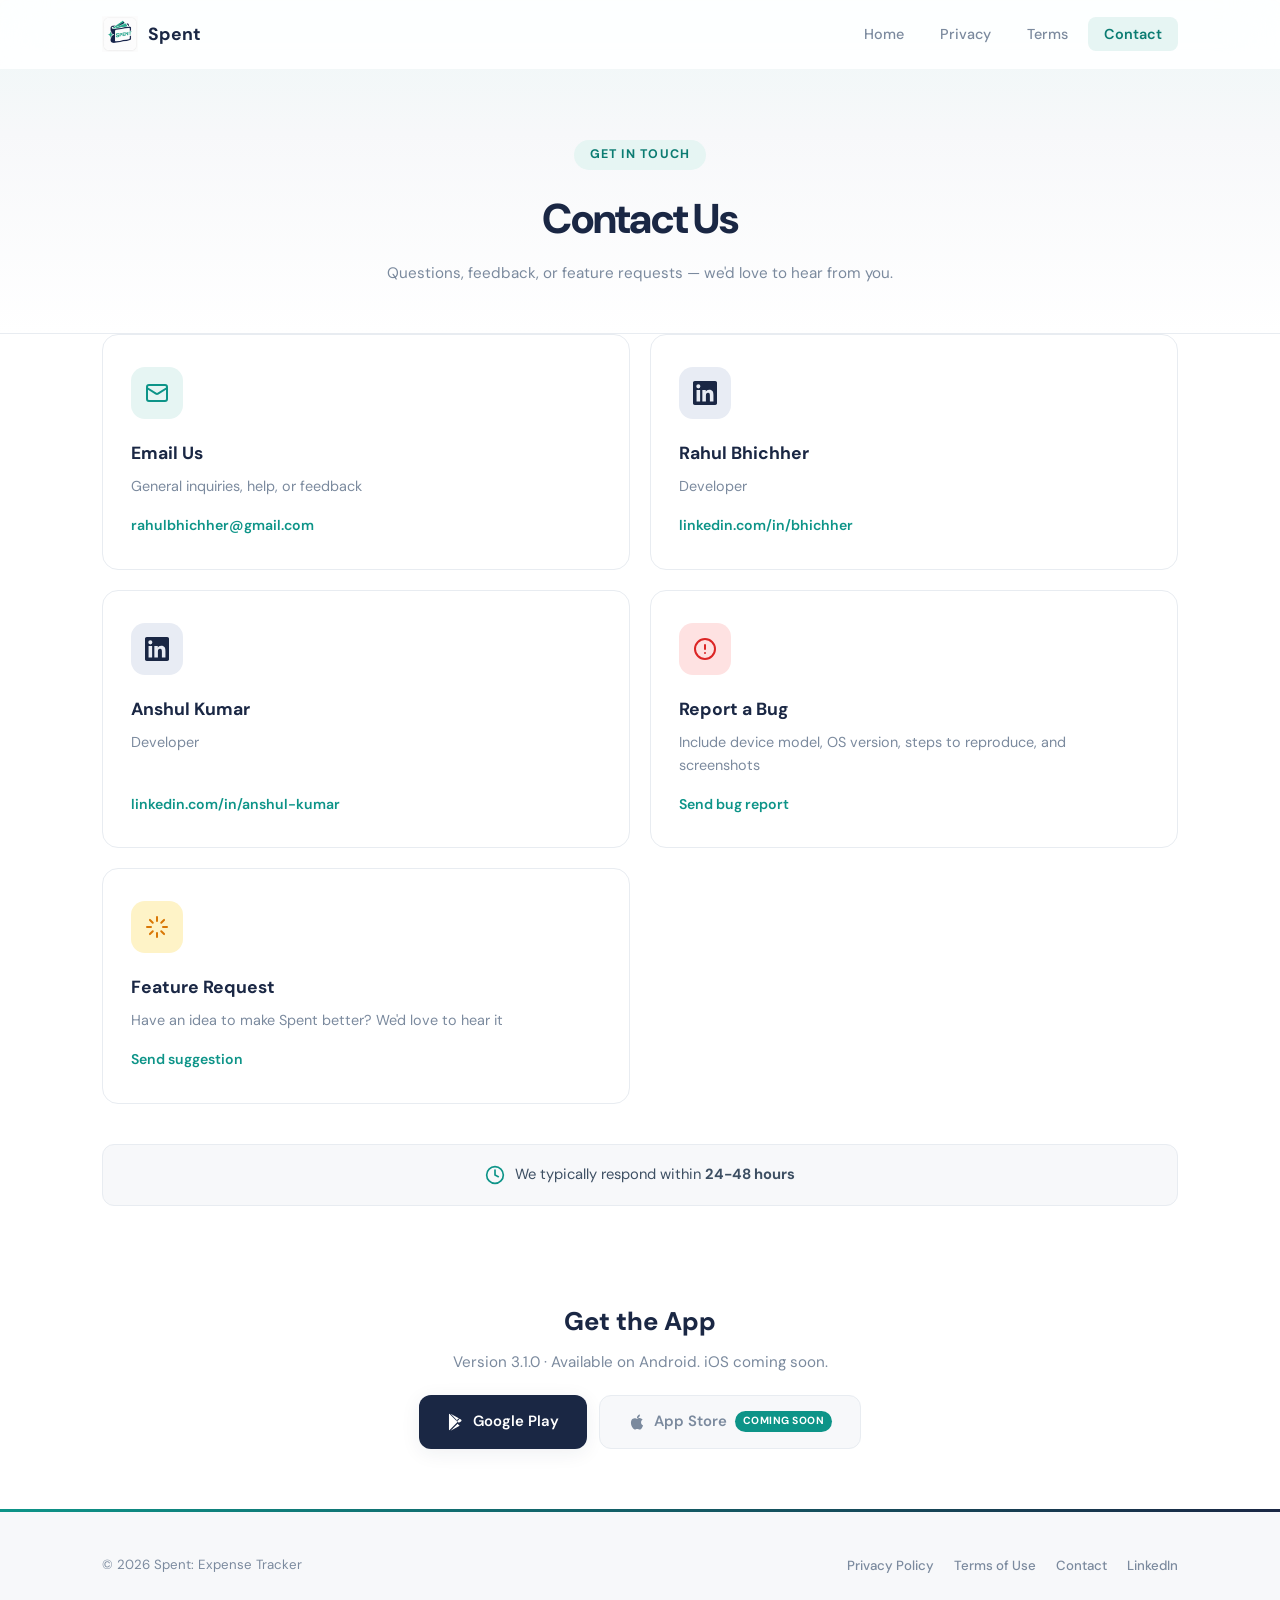
==== contact.html @ 1300ca00 "Rename "Money Tracker" to "Expense Tracker" across all pages Co-Authored-By: Claude Opus 4.6 <norepl" ====
<!DOCTYPE html>
<html lang="en">
<head>
  <meta charset="UTF-8">
  <meta name="viewport" content="width=device-width, initial-scale=1.0">
  <title>Contact Us — Spent: Expense Tracker</title>
  <meta name="description" content="Get in touch with the Spent: Expense Tracker team. Report bugs, request features, or ask questions.">
  <link rel="icon" type="image/png" href="logo.png">
  <link rel="preconnect" href="https://fonts.googleapis.com">
  <link rel="preconnect" href="https://fonts.gstatic.com" crossorigin>
  <link href="https://fonts.googleapis.com/css2?family=DM+Sans:wght@400;500;600;700;800&display=swap" rel="stylesheet">
  <link rel="stylesheet" href="styles.css">
</head>
<body>

  <!-- Nav -->
  <nav class="nav">
    <div class="nav-inner">
      <a href="index.html" class="nav-logo">
        <img src="logo.png" alt="Spent Logo">
        Spent
      </a>
      <button class="hamburger" onclick="document.querySelector('.nav-links').classList.toggle('open')" aria-label="Menu">&#9776;</button>
      <ul class="nav-links">
        <li><a href="index.html">Home</a></li>
        <li><a href="privacy.html">Privacy</a></li>
        <li><a href="terms.html">Terms</a></li>
        <li><a href="contact.html" class="active">Contact</a></li>
      </ul>
    </div>
  </nav>

  <!-- Header -->
  <div class="page-header">
    <div class="container">
      <div class="section-label">Get in Touch</div>
      <h1>Contact Us</h1>
      <p class="subtitle">Questions, feedback, or feature requests — we'd love to hear from you.</p>
    </div>
  </div>

  <!-- Contact Cards -->
  <div class="container">
    <div class="contact-cards-v2">

      <a href="mailto:rahulbhichher@gmail.com" class="contact-v2-card">
        <div class="contact-v2-icon green-bg">
          <svg width="24" height="24" viewBox="0 0 24 24" fill="none" stroke="currentColor" stroke-width="2" stroke-linecap="round" stroke-linejoin="round"><rect x="2" y="4" width="20" height="16" rx="2"/><path d="m22 7-8.97 5.7a1.94 1.94 0 0 1-2.06 0L2 7"/></svg>
        </div>
        <h3>Email Us</h3>
        <p>General inquiries, help, or feedback</p>
        <span class="contact-v2-link">rahulbhichher@gmail.com</span>
      </a>

      <a href="https://linkedin.com/in/bhichher" target="_blank" rel="noopener" class="contact-v2-card">
        <div class="contact-v2-icon navy-bg">
          <svg width="24" height="24" viewBox="0 0 24 24" fill="currentColor"><path d="M20.447 20.452h-3.554v-5.569c0-1.328-.027-3.037-1.852-3.037-1.853 0-2.136 1.445-2.136 2.939v5.667H9.351V9h3.414v1.561h.046c.477-.9 1.637-1.85 3.37-1.85 3.601 0 4.267 2.37 4.267 5.455v6.286zM5.337 7.433a2.062 2.062 0 0 1-2.063-2.065 2.064 2.064 0 1 1 2.063 2.065zm1.782 13.019H3.555V9h3.564v11.452zM22.225 0H1.771C.792 0 0 .774 0 1.729v20.542C0 23.227.792 24 1.771 24h20.451C23.2 24 24 23.227 24 22.271V1.729C24 .774 23.2 0 22.222 0h.003z"/></svg>
        </div>
        <h3>Rahul Bhichher</h3>
        <p>Developer</p>
        <span class="contact-v2-link">linkedin.com/in/bhichher</span>
      </a>

      <a href="https://www.linkedin.com/in/anshul-kumar-0a0555233/" target="_blank" rel="noopener" class="contact-v2-card">
        <div class="contact-v2-icon navy-bg">
          <svg width="24" height="24" viewBox="0 0 24 24" fill="currentColor"><path d="M20.447 20.452h-3.554v-5.569c0-1.328-.027-3.037-1.852-3.037-1.853 0-2.136 1.445-2.136 2.939v5.667H9.351V9h3.414v1.561h.046c.477-.9 1.637-1.85 3.37-1.85 3.601 0 4.267 2.37 4.267 5.455v6.286zM5.337 7.433a2.062 2.062 0 0 1-2.063-2.065 2.064 2.064 0 1 1 2.063 2.065zm1.782 13.019H3.555V9h3.564v11.452zM22.225 0H1.771C.792 0 0 .774 0 1.729v20.542C0 23.227.792 24 1.771 24h20.451C23.2 24 24 23.227 24 22.271V1.729C24 .774 23.2 0 22.222 0h.003z"/></svg>
        </div>
        <h3>Anshul Kumar</h3>
        <p>Developer</p>
        <span class="contact-v2-link">linkedin.com/in/anshul-kumar</span>
      </a>

      <a href="mailto:rahulbhichher@gmail.com?subject=Bug%20Report" class="contact-v2-card">
        <div class="contact-v2-icon" style="background: #fee2e2; color: #dc2626;">
          <svg width="24" height="24" viewBox="0 0 24 24" fill="none" stroke="currentColor" stroke-width="2" stroke-linecap="round" stroke-linejoin="round"><circle cx="12" cy="12" r="10"/><line x1="12" y1="8" x2="12" y2="12"/><line x1="12" y1="16" x2="12.01" y2="16"/></svg>
        </div>
        <h3>Report a Bug</h3>
        <p>Include device model, OS version, steps to reproduce, and screenshots</p>
        <span class="contact-v2-link">Send bug report</span>
      </a>

      <a href="mailto:rahulbhichher@gmail.com?subject=Feature%20Request" class="contact-v2-card">
        <div class="contact-v2-icon" style="background: #fef3c7; color: #d97706;">
          <svg width="24" height="24" viewBox="0 0 24 24" fill="none" stroke="currentColor" stroke-width="2" stroke-linecap="round" stroke-linejoin="round"><path d="M12 2v4m0 12v4M4.93 4.93l2.83 2.83m8.48 8.48 2.83 2.83M2 12h4m12 0h4M4.93 19.07l2.83-2.83m8.48-8.48 2.83-2.83"/></svg>
        </div>
        <h3>Feature Request</h3>
        <p>Have an idea to make Spent better? We'd love to hear it</p>
        <span class="contact-v2-link">Send suggestion</span>
      </a>

    </div>

    <!-- Response Time Banner -->
    <div class="response-banner">
      <svg width="20" height="20" viewBox="0 0 24 24" fill="none" stroke="currentColor" stroke-width="2" stroke-linecap="round" stroke-linejoin="round"><circle cx="12" cy="12" r="10"/><polyline points="12 6 12 12 16 14"/></svg>
      <span>We typically respond within <strong>24-48 hours</strong></span>
    </div>

    <!-- Download Section -->
    <div class="contact-download">
      <h2>Get the App</h2>
      <p>Version 3.1.0 &middot; Available on Android. iOS coming soon.</p>
      <div class="hero-buttons" style="margin-top: 20px;">
        <a href="https://play.google.com/store/apps/details?id=com.bhichher.spentmoneytracker" class="btn btn-primary" target="_blank" rel="noopener">
          <svg class="store-icon" viewBox="0 0 24 24" fill="currentColor"><path d="M3.18 23.04c-.35-.2-.57-.58-.57-1V1.96c0-.42.22-.8.57-1l10.88 11.04L3.18 23.04zm1.63.73l12.07-6.73-2.8-2.85-9.27 9.58zm12.07-16.08L4.81.96l9.27 9.58 2.8-2.85zm1.73.96c.48.27.78.79.78 1.35s-.3 1.08-.78 1.35l-2.87 1.6-3.03-3.08 3.03-2.82 2.87 1.6z"/></svg>
          Google Play
        </a>
        <div class="btn btn-coming-soon">
          <svg class="store-icon" viewBox="0 0 24 24" fill="currentColor"><path d="M18.71 19.5c-.83 1.24-1.71 2.45-3.05 2.47-1.34.03-1.77-.79-3.29-.79-1.53 0-2 .77-3.27.82-1.31.05-2.3-1.32-3.14-2.53C4.25 17 2.94 12.45 4.7 9.39c.87-1.52 2.43-2.48 4.12-2.51 1.28-.02 2.5.87 3.29.87.78 0 2.26-1.07 3.8-.91.65.03 2.47.26 3.64 1.98-.09.06-2.17 1.28-2.15 3.81.03 3.02 2.65 4.03 2.68 4.04-.03.07-.42 1.44-1.38 2.83M13 3.5c.73-.83 1.94-1.46 2.94-1.5.13 1.17-.34 2.35-1.04 3.19-.69.85-1.83 1.51-2.95 1.42-.15-1.15.41-2.35 1.05-3.11z"/></svg>
          App Store
          <span class="badge">Coming Soon</span>
        </div>
      </div>
    </div>
  </div>

  <!-- Footer -->
  <footer class="footer">
    <div class="footer-inner">
      <span class="footer-text">&copy; 2026 Spent: Expense Tracker</span>
      <ul class="footer-links">
        <li><a href="privacy.html">Privacy Policy</a></li>
        <li><a href="terms.html">Terms of Use</a></li>
        <li><a href="contact.html">Contact</a></li>
        <li><a href="https://linkedin.com/in/bhichher" target="_blank" rel="noopener">LinkedIn</a></li>
      </ul>
    </div>
  </footer>

</body>
</html>
---- styles.css ----
/* === Reset & Base === */
*, *::before, *::after {
  margin: 0;
  padding: 0;
  box-sizing: border-box;
}

:root {
  --bg: #ffffff;
  --bg-alt: #f7f8fa;
  --surface: #ffffff;
  --surface-hover: #f4f6f9;
  --border: #e8ecf1;
  --border-hover: #d0d7e0;
  --text: #1a2332;
  --text-secondary: #3d4f63;
  --text-muted: #7b8a9e;
  --navy: #1a2744;
  --navy-light: #2a3a5c;
  --green: #0D9488;
  --green-dark: #0B7C72;
  --green-light: #e6f5f3;
  --navy-glow: rgba(26, 39, 68, 0.06);
  --green-glow: rgba(13, 148, 136, 0.08);
  --radius: 16px;
  --radius-lg: 24px;
  --shadow-sm: 0 1px 3px rgba(26, 39, 68, 0.05);
  --shadow-md: 0 4px 20px rgba(26, 39, 68, 0.07);
  --shadow-lg: 0 12px 40px rgba(26, 39, 68, 0.1);
  --shadow-xl: 0 24px 60px rgba(26, 39, 68, 0.14);
}

html {
  scroll-behavior: smooth;
}

body {
  font-family: 'DM Sans', -apple-system, BlinkMacSystemFont, 'Segoe UI', Roboto, sans-serif;
  background: var(--bg);
  color: var(--text);
  line-height: 1.6;
  -webkit-font-smoothing: antialiased;
  overflow-x: hidden;
}

a {
  color: var(--green-dark);
  text-decoration: none;
  transition: color 0.2s;
}

a:hover {
  color: var(--green);
}

/* === Scroll Animations === */
.fade-up {
  opacity: 0;
  transform: translateY(40px);
  transition: opacity 0.5s cubic-bezier(0.16, 1, 0.3, 1), transform 0.5s cubic-bezier(0.16, 1, 0.3, 1);
}

.fade-up.visible {
  opacity: 1;
  transform: translateY(0);
}

/* === Nav === */
.nav {
  position: fixed;
  top: 0;
  left: 0;
  right: 0;
  z-index: 100;
  background: rgba(255, 255, 255, 0.9);
  backdrop-filter: blur(24px) saturate(1.8);
  -webkit-backdrop-filter: blur(24px) saturate(1.8);
  border-bottom: 1px solid transparent;
  transition: border-color 0.3s, box-shadow 0.3s;
}

.nav.scrolled {
  border-bottom-color: var(--border);
  box-shadow: 0 1px 12px rgba(26, 39, 68, 0.04);
}

.nav-inner {
  max-width: 1140px;
  margin: 0 auto;
  padding: 0 32px;
  height: 68px;
  display: flex;
  align-items: center;
  justify-content: space-between;
}

.nav-logo {
  display: flex;
  align-items: center;
  gap: 10px;
  font-weight: 700;
  font-size: 1.1rem;
  color: var(--navy);
}

.nav-logo img {
  height: 36px;
  width: auto;
}

.nav-logo:hover {
  color: var(--navy);
}

.nav-links {
  display: flex;
  gap: 4px;
  list-style: none;
}

.nav-links a {
  color: var(--text-muted);
  font-size: 0.9rem;
  font-weight: 500;
  padding: 8px 16px;
  border-radius: 8px;
  transition: all 0.2s;
}

.nav-links a:hover {
  color: var(--text);
  background: var(--bg-alt);
}

.nav-links a.active {
  color: var(--green-dark);
  background: #e6f5f3;
  font-weight: 600;
}

.hamburger {
  display: none;
  background: none;
  border: 1px solid var(--border);
  color: var(--navy);
  font-size: 1.2rem;
  cursor: pointer;
  padding: 8px 12px;
  border-radius: 8px;
}

/* === Layout === */
.container {
  max-width: 1140px;
  margin: 0 auto;
  padding: 0 32px;
}

section {
  padding: 100px 0;
}

/* === Hero === */
.hero {
  min-height: 100vh;
  display: flex;
  align-items: center;
  padding-top: 68px;
  background: var(--bg);
  position: relative;
  overflow: hidden;
}

.hero-bg {
  position: absolute;
  top: 0;
  left: 0;
  right: 0;
  bottom: 0;
  pointer-events: none;
  overflow: hidden;
}

.hero-bg .blob {
  position: absolute;
  border-radius: 50%;
  filter: blur(80px);
  opacity: 0.5;
  animation: blobMove 20s ease-in-out infinite;
}

.hero-bg .blob-1 {
  width: 500px;
  height: 500px;
  background: var(--green-glow);
  top: -15%;
  right: -5%;
  animation-delay: 0s;
}

.hero-bg .blob-2 {
  width: 400px;
  height: 400px;
  background: rgba(26, 39, 68, 0.04);
  bottom: -10%;
  left: -5%;
  animation-delay: -7s;
}

.hero-bg .blob-3 {
  width: 300px;
  height: 300px;
  background: rgba(13, 148, 136, 0.05);
  top: 50%;
  left: 40%;
  animation-delay: -14s;
}

@keyframes blobMove {
  0%, 100% { transform: translate(0, 0) scale(1); }
  33% { transform: translate(30px, -20px) scale(1.05); }
  66% { transform: translate(-20px, 15px) scale(0.95); }
}

.hero-content {
  text-align: center;
  max-width: 700px;
  margin: 0 auto;
  position: relative;
  z-index: 1;
}

/* === 3D Logo === */
.hero-logo {
  width: 110px;
  height: 110px;
  margin: 0 auto 32px;
  perspective: 800px;
}

.hero-logo-inner {
  width: 100%;
  height: 100%;
  animation: logoFloat 5s ease-in-out infinite;
  transform-style: preserve-3d;
}

.hero-logo img {
  width: 100%;
  height: 100%;
  border-radius: 26px;
  box-shadow:
    0 20px 50px rgba(26, 39, 68, 0.15),
    0 8px 16px rgba(26, 39, 68, 0.08);
}

@keyframes logoFloat {
  0%, 100% { transform: translateY(0) rotateX(0deg) rotateY(0deg); }
  25% { transform: translateY(-8px) rotateX(3deg) rotateY(-3deg); }
  50% { transform: translateY(-12px) rotateX(0deg) rotateY(3deg); }
  75% { transform: translateY(-6px) rotateX(-3deg) rotateY(-2deg); }
}

.hero-badge {
  display: inline-flex;
  align-items: center;
  gap: 8px;
  padding: 7px 18px;
  border-radius: 100px;
  background: var(--green-light);
  color: var(--green-dark);
  font-size: 0.82rem;
  font-weight: 600;
  margin-bottom: 24px;
}

.hero-badge .pulse {
  width: 7px;
  height: 7px;
  background: var(--green);
  border-radius: 50%;
  animation: pulse 2s ease-in-out infinite;
}

@keyframes pulse {
  0%, 100% { opacity: 1; box-shadow: 0 0 0 0 rgba(13, 148, 136, 0.4); }
  50% { opacity: 0.8; box-shadow: 0 0 0 6px rgba(13, 148, 136, 0); }
}

.hero h1 {
  font-size: clamp(2.5rem, 6vw, 3.8rem);
  font-weight: 800;
  line-height: 1.08;
  letter-spacing: -0.035em;
  color: var(--navy);
  margin-bottom: 18px;
}

.hero h1 .green {
  color: var(--green);
}

.hero-tagline {
  font-size: 1.15rem;
  color: var(--text-secondary);
  margin-bottom: 40px;
  max-width: 580px;
  margin-left: auto;
  margin-right: auto;
  line-height: 1.7;
}

.hero-buttons {
  display: flex;
  gap: 12px;
  justify-content: center;
  flex-wrap: wrap;
}

/* === Buttons === */
.btn {
  display: inline-flex;
  align-items: center;
  gap: 8px;
  padding: 14px 28px;
  border-radius: 12px;
  font-size: 0.93rem;
  font-weight: 600;
  transition: all 0.25s cubic-bezier(0.4, 0, 0.2, 1);
  border: none;
  cursor: pointer;
  position: relative;
}

.btn-primary {
  background: var(--navy);
  color: #fff;
  box-shadow: var(--shadow-md);
}

.btn-primary:hover {
  background: var(--navy-light);
  color: #fff;
  transform: translateY(-2px);
  box-shadow: var(--shadow-lg);
}

.btn-secondary {
  background: #fff;
  color: var(--navy);
  border: 1.5px solid var(--border);
}

.btn-secondary:hover {
  color: var(--navy);
  border-color: var(--border-hover);
  background: var(--bg-alt);
  transform: translateY(-2px);
  box-shadow: var(--shadow-sm);
}

.btn-green {
  background: var(--green);
  color: #fff;
  box-shadow: 0 4px 16px rgba(13, 148, 136, 0.25);
}

.btn-green:hover {
  background: var(--green-dark);
  color: #fff;
  transform: translateY(-2px);
  box-shadow: 0 8px 28px rgba(13, 148, 136, 0.3);
}

.btn-coming-soon {
  background: var(--bg-alt);
  color: var(--text-muted);
  border: 1.5px solid var(--border);
  cursor: default;
  position: relative;
  overflow: hidden;
}

.btn-coming-soon:hover {
  color: var(--text-muted);
  transform: none;
  box-shadow: none;
}

.btn-coming-soon .badge {
  background: var(--green);
  color: #fff;
  font-size: 0.65rem;
  font-weight: 700;
  padding: 2px 8px;
  border-radius: 100px;
  text-transform: uppercase;
  letter-spacing: 0.05em;
}

.store-icon {
  width: 18px;
  height: 18px;
}

.hero-version {
  margin-top: 24px;
  font-size: 0.82rem;
  color: var(--text-muted);
}

/* === Section Headers === */
.section-header {
  text-align: center;
  margin-bottom: 60px;
}

.section-label {
  display: inline-block;
  font-size: 0.78rem;
  font-weight: 700;
  text-transform: uppercase;
  letter-spacing: 0.1em;
  color: var(--green-dark);
  background: var(--green-light);
  padding: 5px 16px;
  border-radius: 100px;
  margin-bottom: 16px;
}

.section-header h2 {
  font-size: 2.2rem;
  font-weight: 800;
  letter-spacing: -0.03em;
  color: var(--navy);
  margin-bottom: 12px;
}

.section-header p {
  color: var(--text-muted);
  font-size: 1.05rem;
  max-width: 460px;
  margin: 0 auto;
}

/* === Highlights === */
.highlights-section {
  background: linear-gradient(180deg, var(--bg) 0%, var(--bg-alt) 50%, var(--bg) 100%);
  padding: 80px 0;
}

.highlights {
  display: grid;
  grid-template-columns: repeat(4, 1fr);
  gap: 20px;
}

.highlight-card {
  text-align: center;
  padding: 36px 24px;
  background: var(--surface);
  border: 1px solid var(--border);
  border-radius: 16px;
  transition: all 0.35s cubic-bezier(0.4, 0, 0.2, 1);
  perspective: 600px;
  position: relative;
  overflow: hidden;
}

.highlight-card::before {
  content: '';
  position: absolute;
  top: 0;
  left: 0;
  right: 0;
  height: 3px;
  background: linear-gradient(90deg, var(--green), var(--navy));
  opacity: 0;
  transition: opacity 0.3s ease;
}

.highlight-card:hover {
  transform: translateY(-6px);
  box-shadow: 0 20px 40px rgba(26, 39, 68, 0.1);
  border-color: var(--border-hover);
}

.highlight-card:hover::before {
  opacity: 1;
}

.highlight-icon {
  width: 52px;
  height: 52px;
  border-radius: 14px;
  display: flex;
  align-items: center;
  justify-content: center;
  font-size: 1.5rem;
  margin: 0 auto 16px;
  transition: transform 0.35s cubic-bezier(0.4, 0, 0.2, 1);
}

.highlight-card:hover .highlight-icon {
  transform: scale(1.1) rotateY(10deg);
}

.highlight-icon.green-bg {
  background: #e6f5f3;
  color: var(--green);
}

.highlight-icon.navy-bg {
  background: #e8ecf4;
  color: var(--navy);
}

.highlight-card .number {
  font-size: 2.4rem;
  font-weight: 800;
  color: var(--navy);
  margin-bottom: 4px;
  line-height: 1.1;
}

.highlight-card .label {
  font-size: 0.88rem;
  font-weight: 600;
  color: var(--text-secondary);
  margin-bottom: 8px;
}

.highlight-card .desc {
  font-size: 0.82rem;
  color: var(--text-muted);
  line-height: 1.5;
}

/* === Preview Section === */
.preview-section {
  padding: 80px 0 100px;
  background: linear-gradient(180deg, var(--bg) 0%, var(--bg-alt) 50%, var(--bg) 100%);
  text-align: center;
}

.preview-banner {
  margin-bottom: 48px;
  border-radius: var(--radius-lg);
  overflow: hidden;
  border: 1px solid var(--border);
  box-shadow: var(--shadow-lg);
}

.preview-banner img {
  width: 100%;
  height: auto;
  display: block;
}

.preview-screenshots {
  overflow-x: auto;
  -webkit-overflow-scrolling: touch;
  scroll-snap-type: x mandatory;
  scroll-padding: 0 32px;
  scrollbar-width: none;
  -ms-overflow-style: none;
}

.preview-screenshots::-webkit-scrollbar {
  display: none;
}

.screenshots-track {
  display: flex;
  gap: 20px;
  padding: 20px 0;
}

.screenshot-card {
  flex: 0 0 auto;
  width: 240px;
  scroll-snap-align: center;
  border-radius: 20px;
  overflow: hidden;
  border: 1px solid var(--border);
  box-shadow: var(--shadow-md);
  background: var(--surface);
  transition: transform 0.35s cubic-bezier(0.4, 0, 0.2, 1),
              box-shadow 0.35s cubic-bezier(0.4, 0, 0.2, 1);
}

.screenshot-card:hover {
  transform: translateY(-6px);
  box-shadow: var(--shadow-xl);
}

.screenshot-card img {
  width: 100%;
  height: auto;
  display: block;
}

/* === What's New Timeline === */
.whats-new-section {
  padding: 80px 0 100px;
  text-align: center;
  background: var(--bg);
}

.timeline {
  max-width: 640px;
  margin: 0 auto;
  position: relative;
  padding-left: 40px;
  text-align: left;
}

.timeline::before {
  content: '';
  position: absolute;
  left: 11px;
  top: 8px;
  bottom: 8px;
  width: 2px;
  background: linear-gradient(180deg, var(--green), var(--navy));
  border-radius: 2px;
}

.timeline-item {
  position: relative;
  padding-bottom: 36px;
}

.timeline-item:last-child {
  padding-bottom: 0;
}

.timeline-dot {
  position: absolute;
  left: -40px;
  top: 6px;
  width: 24px;
  height: 24px;
  border-radius: 50%;
  border: 3px solid var(--bg);
  box-shadow: 0 0 0 2px var(--green);
  z-index: 1;
}

.timeline-dot.green {
  background: var(--green);
  box-shadow: 0 0 0 2px var(--green);
}

.timeline-dot.navy {
  background: var(--navy);
  box-shadow: 0 0 0 2px var(--navy);
}

.timeline-content {
  background: var(--surface);
  border: 1px solid var(--border);
  border-radius: 14px;
  padding: 24px 28px;
  transition: all 0.35s cubic-bezier(0.4, 0, 0.2, 1);
  position: relative;
  overflow: hidden;
}

.timeline-content::before {
  content: '';
  position: absolute;
  top: 0;
  left: 0;
  right: 0;
  height: 3px;
  background: linear-gradient(90deg, var(--green), var(--navy));
  opacity: 0;
  transition: opacity 0.3s ease;
}

.timeline-content:hover {
  transform: translateY(-4px);
  box-shadow: 0 16px 36px rgba(26, 39, 68, 0.1);
  border-color: var(--border-hover);
}

.timeline-content:hover::before {
  opacity: 1;
}

.timeline-tag {
  display: inline-block;
  font-size: 0.68rem;
  font-weight: 700;
  text-transform: uppercase;
  letter-spacing: 0.08em;
  padding: 3px 10px;
  border-radius: 100px;
  margin-bottom: 10px;
}

.timeline-tag.new {
  background: #e6f5f3;
  color: var(--green-dark);
}

.timeline-tag.improved {
  background: #e8ecf4;
  color: var(--navy);
}

.timeline-content h3 {
  font-size: 1.05rem;
  font-weight: 700;
  color: var(--navy);
  margin-bottom: 6px;
}

.timeline-content p {
  font-size: 0.88rem;
  color: var(--text-muted);
  line-height: 1.6;
  margin: 0;
}

/* === Features Section === */
.features-section {
  padding: 100px 0 80px;
  text-align: center;
}

.features-title {
  font-size: clamp(2rem, 5vw, 3rem);
  font-weight: 800;
  letter-spacing: -0.03em;
  color: var(--navy);
  line-height: 1.15;
  margin-bottom: 48px;
}

.features-grid {
  display: grid;
  grid-template-columns: repeat(2, 1fr);
  gap: 20px;
  text-align: left;
}

.feature-tile {
  display: flex;
  flex-direction: column;
  background: var(--surface);
  border: 1px solid var(--border);
  border-radius: 16px;
  padding: 32px 28px;
  transition: all 0.35s cubic-bezier(0.4, 0, 0.2, 1);
  position: relative;
  overflow: hidden;
}

.feature-tile::before {
  content: '';
  position: absolute;
  top: 0;
  left: 0;
  right: 0;
  height: 3px;
  background: linear-gradient(90deg, var(--green), var(--navy));
  opacity: 0;
  transition: opacity 0.3s ease;
}

.feature-tile:hover {
  transform: translateY(-6px);
  box-shadow: 0 20px 40px rgba(26, 39, 68, 0.1);
  border-color: var(--border-hover);
}

.feature-tile:hover::before {
  opacity: 1;
}

.feature-icon {
  font-size: 1.5rem;
  display: flex;
  align-items: center;
  justify-content: center;
  width: 52px;
  height: 52px;
  border-radius: 14px;
  background: #e6f5f3;
  margin-bottom: 20px;
}

.feature-tile:nth-child(even) .feature-icon {
  background: #e8ecf4;
}

.feature-tile:nth-child(3n) .feature-icon {
  background: #fef3c7;
}

.feature-tile:nth-child(4n+1) .feature-icon {
  background: #fee2e2;
}

.feature-tile h3 {
  font-size: 1.1rem;
  font-weight: 700;
  color: var(--navy);
  margin-bottom: 8px;
}

.feature-tile p {
  font-size: 0.9rem;
  color: var(--text-muted);
  line-height: 1.6;
  margin: 0;
}

/* === CTA === */
.cta {
  text-align: center;
  padding: 100px 0;
}

.cta-box {
  background: var(--navy);
  border-radius: var(--radius-lg);
  padding: 72px 56px;
  position: relative;
  overflow: hidden;
  transform-style: preserve-3d;
}

.cta-box::before {
  content: '';
  position: absolute;
  top: -50%;
  right: -15%;
  width: 450px;
  height: 450px;
  background: radial-gradient(circle, rgba(13, 148, 136, 0.2) 0%, transparent 70%);
  pointer-events: none;
  animation: ctaOrb 15s ease-in-out infinite;
}

.cta-box::after {
  content: '';
  position: absolute;
  bottom: -40%;
  left: -10%;
  width: 350px;
  height: 350px;
  background: radial-gradient(circle, rgba(255, 255, 255, 0.04) 0%, transparent 70%);
  pointer-events: none;
  animation: ctaOrb 15s ease-in-out infinite reverse;
}

@keyframes ctaOrb {
  0%, 100% { transform: translate(0, 0); }
  50% { transform: translate(20px, -20px); }
}

.cta h2 {
  font-size: 2.2rem;
  font-weight: 800;
  color: #fff;
  margin-bottom: 12px;
  position: relative;
}

.cta p {
  color: rgba(255, 255, 255, 0.6);
  margin-bottom: 36px;
  font-size: 1.1rem;
  position: relative;
}

.cta .btn-green {
  box-shadow: 0 4px 24px rgba(13, 148, 136, 0.35);
}

.cta .btn-secondary {
  background: rgba(255, 255, 255, 0.08);
  color: #fff;
  border-color: rgba(255, 255, 255, 0.15);
}

.cta .btn-secondary:hover {
  background: rgba(255, 255, 255, 0.14);
  color: #fff;
  border-color: rgba(255, 255, 255, 0.3);
}

/* === Page Header === */
.page-header {
  padding-top: 140px;
  padding-bottom: 48px;
  text-align: center;
  background: linear-gradient(180deg, #edf7f6 0%, var(--bg-alt) 40%, var(--bg) 100%);
  border-bottom: 1px solid var(--border);
}

.page-header h1 {
  font-size: 2.6rem;
  font-weight: 800;
  letter-spacing: -0.03em;
  color: var(--navy);
  margin-bottom: 8px;
}

.page-header .subtitle {
  color: var(--text-muted);
  font-size: 0.95rem;
}

/* === Content === */
.content-section {
  padding: 40px 0 80px;
  max-width: 720px;
  margin: 0 auto;
}

.content-section h2 {
  font-size: 1.3rem;
  font-weight: 700;
  color: var(--navy);
  margin-top: 48px;
  margin-bottom: 14px;
  padding-top: 28px;
  padding-left: 16px;
  border-top: 1px solid var(--border);
  border-left: 3px solid var(--green);
}

.content-section h2:first-child {
  border-top: none;
  margin-top: 0;
  padding-top: 0;
  border-left: 3px solid var(--green);
  padding-left: 16px;
}

.content-section h3 {
  font-size: 1.05rem;
  font-weight: 600;
  color: var(--navy-light);
  margin-top: 24px;
  margin-bottom: 10px;
}

.content-section p,
.content-section li {
  color: var(--text-secondary);
  font-size: 0.93rem;
  line-height: 1.8;
  margin-bottom: 10px;
}

.content-section ul {
  padding-left: 18px;
  margin-bottom: 14px;
}

.content-section li {
  margin-bottom: 6px;
}

.content-section li::marker {
  color: var(--green);
}

.content-section strong {
  color: var(--navy);
  font-weight: 600;
}

.table-wrapper {
  overflow-x: auto;
  -webkit-overflow-scrolling: touch;
  margin: 16px 0 24px;
  border-radius: 10px;
  border: 2px solid var(--border);
  background: var(--surface);
}

.content-section table {
  width: 100%;
  border-collapse: collapse;
  font-size: 0.88rem;
}

.content-section th,
.content-section td {
  padding: 12px 14px;
  text-align: left;
  border: 1px solid var(--border);
  vertical-align: top;
  line-height: 1.5;
  word-wrap: break-word;
}

.content-section th {
  background: var(--navy);
  color: #ffffff;
  font-weight: 600;
  font-size: 0.8rem;
  text-transform: uppercase;
  letter-spacing: 0.04em;
  border-color: var(--navy-light);
  white-space: nowrap;
}

.content-section tbody tr:nth-child(even) {
  background: var(--bg-alt);
}

.content-section tbody tr:hover td {
  background: #e6f5f3;
  transition: background 0.2s ease;
}

.content-section td:first-child {
  font-weight: 600;
  color: var(--navy);
  white-space: nowrap;
}

@media (max-width: 768px) {
  .content-section table {
    font-size: 0.82rem;
  }
  .content-section th,
  .content-section td {
    padding: 10px 10px;
  }
}

/* === Contact Cards V2 === */
.contact-cards-v2 {
  display: grid;
  grid-template-columns: repeat(2, 1fr);
  gap: 20px;
  margin-bottom: 40px;
}

.contact-v2-card {
  display: flex;
  flex-direction: column;
  background: var(--surface);
  border: 1px solid var(--border);
  border-radius: 16px;
  padding: 32px 28px;
  text-decoration: none;
  transition: all 0.35s cubic-bezier(0.4, 0, 0.2, 1);
  position: relative;
  overflow: hidden;
}

.contact-v2-card::before {
  content: '';
  position: absolute;
  top: 0;
  left: 0;
  right: 0;
  height: 3px;
  background: linear-gradient(90deg, var(--green), var(--navy));
  opacity: 0;
  transition: opacity 0.3s ease;
}

.contact-v2-card:hover {
  transform: translateY(-6px);
  box-shadow: 0 20px 40px rgba(26, 39, 68, 0.1);
  border-color: var(--border-hover);
}

.contact-v2-card:hover::before {
  opacity: 1;
}

.contact-v2-icon {
  width: 52px;
  height: 52px;
  border-radius: 14px;
  display: flex;
  align-items: center;
  justify-content: center;
  margin-bottom: 20px;
  flex-shrink: 0;
}

.contact-v2-icon.green-bg {
  background: #e6f5f3;
  color: var(--green);
}

.contact-v2-icon.navy-bg {
  background: #e8ecf4;
  color: var(--navy);
}

.contact-v2-card h3 {
  font-size: 1.1rem;
  font-weight: 700;
  color: var(--navy);
  margin-bottom: 8px;
}

.contact-v2-card p {
  color: var(--text-muted);
  font-size: 0.9rem;
  line-height: 1.6;
  margin-bottom: 16px;
  flex-grow: 1;
}

.contact-v2-link {
  font-size: 0.88rem;
  font-weight: 600;
  color: var(--green);
  display: flex;
  align-items: center;
  gap: 4px;
}

.contact-v2-card:hover .contact-v2-link {
  color: var(--navy);
}

/* Response Banner */
.response-banner {
  display: flex;
  align-items: center;
  justify-content: center;
  gap: 10px;
  padding: 18px 24px;
  background: var(--bg-alt);
  border: 1px solid var(--border);
  border-radius: 12px;
  margin-bottom: 48px;
  color: var(--text-secondary);
  font-size: 0.92rem;
}

.response-banner svg {
  color: var(--green);
  flex-shrink: 0;
}

/* Contact Download */
.contact-download {
  text-align: center;
  padding: 48px 0 60px;
}

.contact-download h2 {
  font-size: 1.6rem;
  font-weight: 800;
  color: var(--navy);
  margin-bottom: 8px;
}

.contact-download p {
  color: var(--text-muted);
  font-size: 0.95rem;
}

.contact-download .hero-buttons {
  justify-content: center;
}

/* === Footer === */
.footer {
  border-top: 3px solid;
  border-image: linear-gradient(90deg, var(--green), var(--navy)) 1;
  padding: 40px 0;
  background: var(--bg-alt);
}

.footer-inner {
  max-width: 1140px;
  margin: 0 auto;
  padding: 0 32px;
  display: flex;
  justify-content: space-between;
  align-items: center;
  flex-wrap: wrap;
  gap: 16px;
}

.footer-text {
  font-size: 0.83rem;
  color: var(--text-muted);
}

.footer-links {
  display: flex;
  gap: 20px;
  list-style: none;
}

.footer-links a {
  color: var(--text-muted);
  font-size: 0.83rem;
  font-weight: 500;
}

.footer-links a:hover {
  color: var(--navy);
}

/* === Mobile === */
@media (max-width: 768px) {
  .nav-links {
    display: none;
    position: absolute;
    top: 68px;
    left: 0;
    right: 0;
    background: rgba(255, 255, 255, 0.97);
    backdrop-filter: blur(20px);
    flex-direction: column;
    padding: 16px;
    gap: 4px;
    border-bottom: 1px solid var(--border);
  }

  .nav-links.open {
    display: flex;
  }

  .hamburger {
    display: block;
  }

  .container {
    padding: 0 20px;
  }

  .highlights {
    grid-template-columns: repeat(2, 1fr);
    gap: 12px;
  }

  .features-grid {
    grid-template-columns: repeat(2, 1fr);
    gap: 12px;
  }

  .contact-cards-v2 {
    grid-template-columns: 1fr;
  }

  .feature-tile {
    padding: 18px;
  }

  .screenshot-card {
    width: 200px;
  }

  .whats-new-section {
    padding: 60px 0 80px;
  }

  .timeline {
    max-width: 100%;
    padding-left: 28px;
  }

  .timeline::before {
    left: 8px;
  }

  .timeline-dot {
    left: -28px;
    width: 18px;
    height: 18px;
    border-width: 2px;
  }

  .timeline-item {
    padding-bottom: 24px;
  }

  .timeline-content {
    padding: 18px 20px;
  }

  .timeline-content h3 {
    font-size: 0.95rem;
  }

  .timeline-content p {
    font-size: 0.84rem;
  }

  .preview-banner {
    border-radius: var(--radius);
  }

  .preview-section {
    padding: 60px 0 80px;
  }

  .hero h1 {
    font-size: 2.2rem;
  }

  .hero-logo {
    width: 88px;
    height: 88px;
  }

  .section-header h2 {
    font-size: 1.7rem;
  }

  .cta-box {
    padding: 48px 24px;
  }

  .cta h2 {
    font-size: 1.6rem;
  }

  .page-header h1 {
    font-size: 2rem;
  }

  .footer-inner {
    flex-direction: column;
    text-align: center;
  }

  .highlight-card .number {
    font-size: 1.8rem;
  }

  .features-title {
    font-size: 1.8rem;
    margin-bottom: 32px;
  }

  .features-section {
    padding: 60px 0 40px;
  }

  .hero-buttons {
    flex-direction: column;
    align-items: center;
    gap: 10px;
  }

  .hero-buttons .btn {
    width: 100%;
    max-width: 280px;
    justify-content: center;
  }

  .contact-grid {
    grid-template-columns: 1fr;
  }

  .table-wrapper {
    position: relative;
  }

  .table-wrapper::after {
    content: 'Scroll \2192';
    position: absolute;
    top: 8px;
    right: 8px;
    font-size: 0.7rem;
    color: var(--text-muted);
    background: rgba(255,255,255,0.85);
    padding: 2px 8px;
    border-radius: 4px;
    pointer-events: none;
  }
}

@media (max-width: 480px) {
  .container {
    padding: 0 16px;
  }

  .highlights {
    grid-template-columns: 1fr;
    gap: 10px;
  }

  .features-grid {
    grid-template-columns: 1fr;
    gap: 10px;
  }

  .screenshot-card {
    width: 180px;
  }

  .hero h1 {
    font-size: 1.8rem;
  }

  .hero-tagline {
    font-size: 0.95rem;
  }

  .hero-logo {
    width: 72px;
    height: 72px;
  }

  .features-title {
    font-size: 1.5rem;
  }

  .page-header h1 {
    font-size: 1.6rem;
  }

  .cta h2 {
    font-size: 1.3rem;
  }

  .content-section h2 {
    font-size: 1.15rem;
  }

  .whats-new-section {
    padding: 48px 0 60px;
  }

  .timeline {
    padding-left: 24px;
  }

  .timeline::before {
    left: 6px;
  }

  .timeline-dot {
    left: -24px;
    width: 14px;
    height: 14px;
    border-width: 2px;
  }

  .timeline-item {
    padding-bottom: 20px;
  }

  .timeline-content {
    padding: 16px 16px;
  }

  .timeline-tag {
    font-size: 0.62rem;
    padding: 2px 8px;
    margin-bottom: 8px;
  }

  .timeline-content h3 {
    font-size: 0.9rem;
    margin-bottom: 4px;
  }

  .timeline-content p {
    font-size: 0.82rem;
    line-height: 1.5;
  }
}
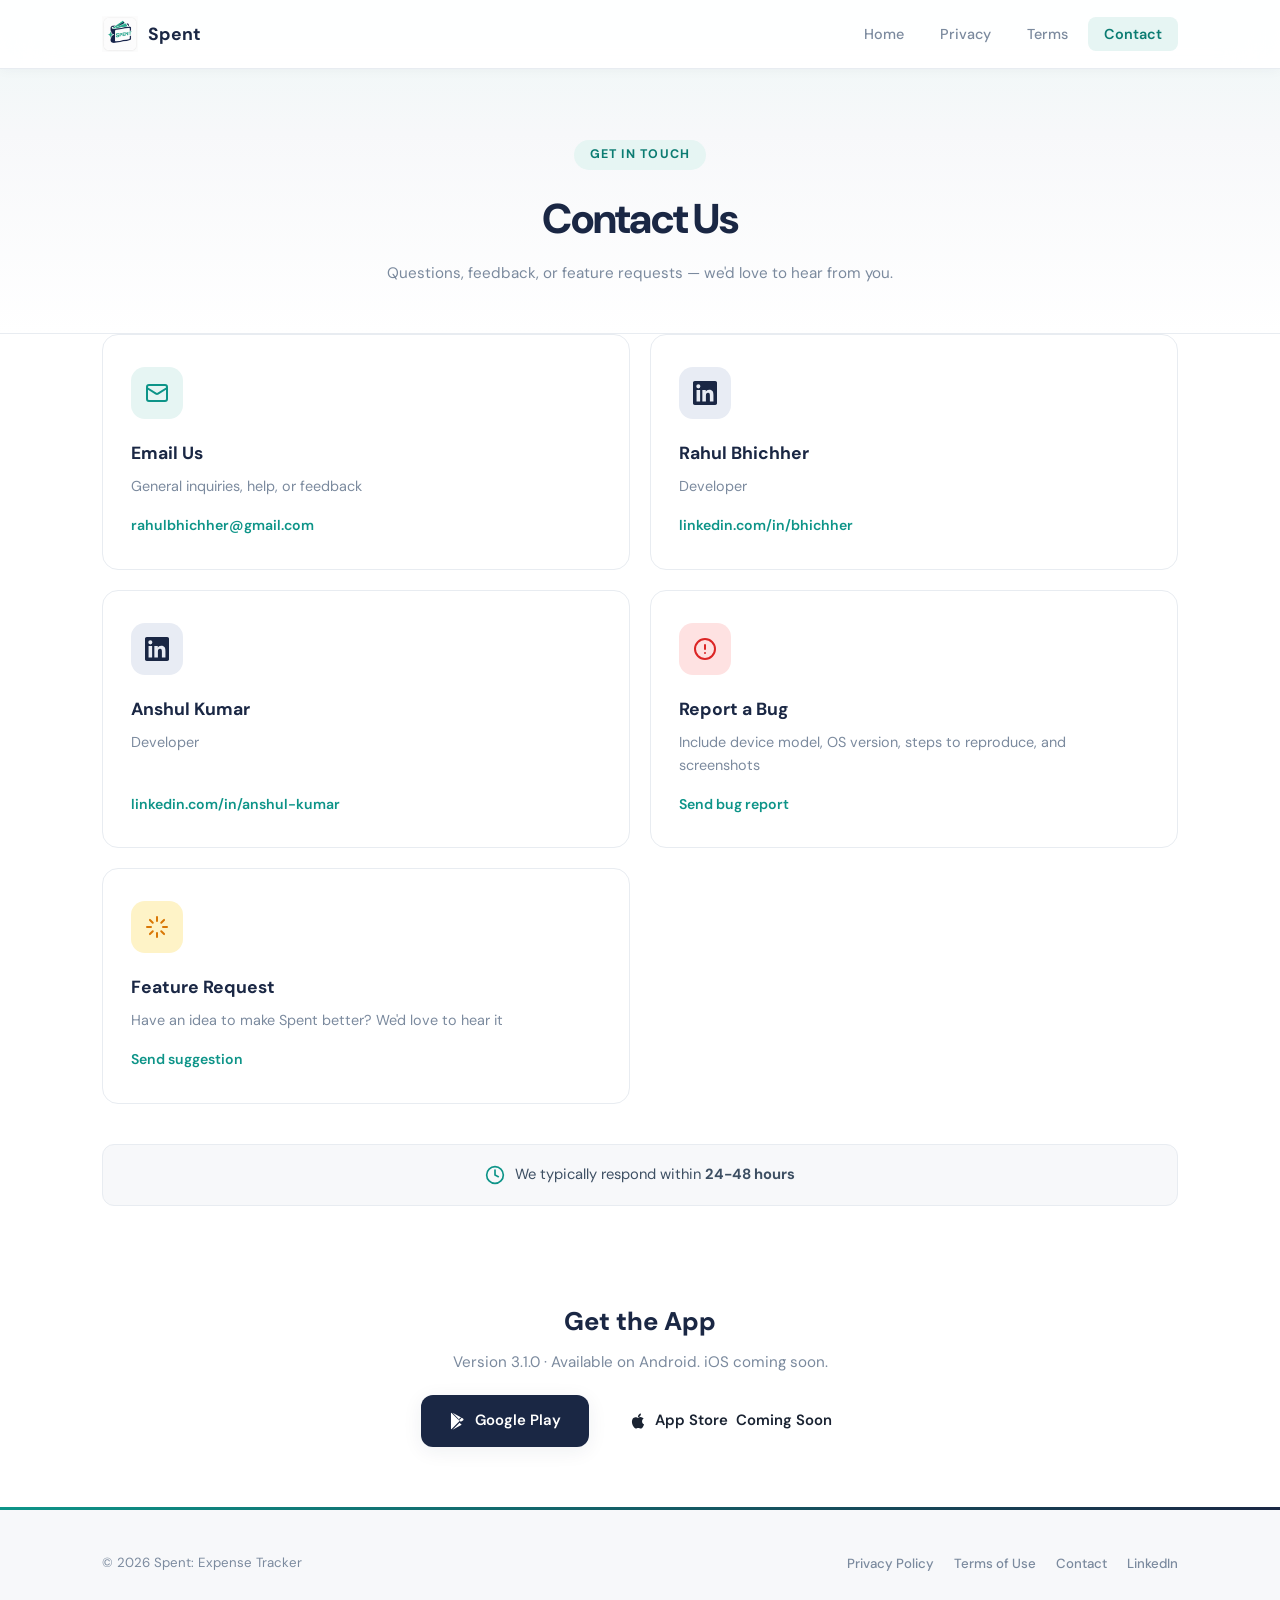
==== commit 81728af2: "Add dark-themed hero with phone carousel and transparent nav Replace light hero with immersive dark " ====
--- a/contact.html
+++ b/contact.html
@@ -14,7 +14,7 @@
 <body>
 
   <!-- Nav -->
-  <nav class="nav">
+  <nav class="nav scrolled">
     <div class="nav-inner">
       <a href="index.html" class="nav-logo">
         <img src="logo.png" alt="Spent Logo">
--- a/styles.css
+++ b/styles.css
@@ -72,14 +72,17 @@
   left: 0;
   right: 0;
   z-index: 100;
-  background: rgba(255, 255, 255, 0.9);
+  background: transparent;
+  backdrop-filter: none;
+  -webkit-backdrop-filter: none;
+  border-bottom: 1px solid transparent;
+  transition: background 0.3s, border-color 0.3s, box-shadow 0.3s;
+}
+
+.nav.scrolled {
+  background: rgba(255, 255, 255, 0.95);
   backdrop-filter: blur(24px) saturate(1.8);
   -webkit-backdrop-filter: blur(24px) saturate(1.8);
-  border-bottom: 1px solid transparent;
-  transition: border-color 0.3s, box-shadow 0.3s;
-}
-
-.nav.scrolled {
   border-bottom-color: var(--border);
   box-shadow: 0 1px 12px rgba(26, 39, 68, 0.04);
 }
@@ -100,7 +103,8 @@
   gap: 10px;
   font-weight: 700;
   font-size: 1.1rem;
-  color: var(--navy);
+  color: #fff;
+  transition: color 0.3s;
 }
 
 .nav-logo img {
@@ -109,6 +113,14 @@
 }
 
 .nav-logo:hover {
+  color: #fff;
+}
+
+.nav.scrolled .nav-logo {
+  color: var(--navy);
+}
+
+.nav.scrolled .nav-logo:hover {
   color: var(--navy);
 }
 
@@ -119,34 +131,54 @@
 }
 
 .nav-links a {
-  color: var(--text-muted);
+  color: rgba(255,255,255,.6);
   font-size: 0.9rem;
   font-weight: 500;
   padding: 8px 16px;
   border-radius: 8px;
-  transition: all 0.2s;
+  transition: all 0.3s;
 }
 
 .nav-links a:hover {
+  color: #fff;
+  background: rgba(255,255,255,.1);
+}
+
+.nav-links a.active {
+  color: #2DD4BF;
+  background: rgba(13,148,136,.15);
+  font-weight: 600;
+}
+
+.nav.scrolled .nav-links a {
+  color: var(--text-muted);
+}
+
+.nav.scrolled .nav-links a:hover {
   color: var(--text);
   background: var(--bg-alt);
 }
 
-.nav-links a.active {
+.nav.scrolled .nav-links a.active {
   color: var(--green-dark);
   background: #e6f5f3;
-  font-weight: 600;
 }
 
 .hamburger {
   display: none;
   background: none;
-  border: 1px solid var(--border);
-  color: var(--navy);
+  border: 1px solid rgba(255,255,255,.2);
+  color: #fff;
   font-size: 1.2rem;
   cursor: pointer;
   padding: 8px 12px;
   border-radius: 8px;
+  transition: all 0.3s;
+}
+
+.nav.scrolled .hamburger {
+  border-color: var(--border);
+  color: var(--navy);
 }
 
 /* === Layout === */
@@ -160,154 +192,381 @@
   padding: 100px 0;
 }
 
-/* === Hero === */
-.hero {
+/* === Dark Hero === */
+.hero-dark {
+  position: relative;
+  width: 100%;
   min-height: 100vh;
+  background: radial-gradient(ellipse 70% 50% at 35% 50%, #0D2420, #070E0D);
   display: flex;
   align-items: center;
+  overflow: hidden;
   padding-top: 68px;
-  background: var(--bg);
-  position: relative;
-  overflow: hidden;
-}
-
-.hero-bg {
+}
+
+.hero-dark::before {
+  content: '';
   position: absolute;
-  top: 0;
-  left: 0;
-  right: 0;
-  bottom: 0;
+  top: 8%;
+  left: 18%;
+  width: 500px;
+  height: 500px;
+  background: radial-gradient(circle, rgba(13,148,136,.1) 0%, transparent 65%);
+  border-radius: 50%;
+  pointer-events: none;
+  animation: ambientDrift 20s ease-in-out infinite alternate;
+}
+
+@keyframes ambientDrift {
+  0% { transform: translate(0, 0) scale(1); }
+  100% { transform: translate(15px, -10px) scale(1.05); }
+}
+
+/* Particles */
+.hero-particles {
+  position: absolute;
+  inset: 0;
   pointer-events: none;
   overflow: hidden;
 }
 
-.hero-bg .blob {
+.particle {
   position: absolute;
+  width: 2px;
+  height: 2px;
+  background: var(--green);
   border-radius: 50%;
-  filter: blur(80px);
-  opacity: 0.5;
-  animation: blobMove 20s ease-in-out infinite;
-}
-
-.hero-bg .blob-1 {
-  width: 500px;
-  height: 500px;
-  background: var(--green-glow);
-  top: -15%;
-  right: -5%;
-  animation-delay: 0s;
-}
-
-.hero-bg .blob-2 {
-  width: 400px;
-  height: 400px;
-  background: rgba(26, 39, 68, 0.04);
-  bottom: -10%;
-  left: -5%;
-  animation-delay: -7s;
-}
-
-.hero-bg .blob-3 {
-  width: 300px;
-  height: 300px;
-  background: rgba(13, 148, 136, 0.05);
-  top: 50%;
-  left: 40%;
-  animation-delay: -14s;
-}
-
-@keyframes blobMove {
-  0%, 100% { transform: translate(0, 0) scale(1); }
-  33% { transform: translate(30px, -20px) scale(1.05); }
-  66% { transform: translate(-20px, 15px) scale(0.95); }
-}
-
-.hero-content {
-  text-align: center;
-  max-width: 700px;
+  opacity: 0;
+  animation: particleSlow 14s ease-in-out infinite;
+}
+
+@keyframes particleSlow {
+  0% { opacity: 0; transform: translateY(0) scale(0.4); }
+  15% { opacity: 0.25; }
+  85% { opacity: 0.2; }
+  100% { opacity: 0; transform: translateY(-180px) scale(0.8); }
+}
+
+.hero-dark-inner {
+  position: relative;
+  z-index: 2;
+  width: 100%;
+  max-width: 1280px;
   margin: 0 auto;
+  padding: 60px 48px;
+  display: grid;
+  grid-template-columns: 1fr 1.1fr;
+  gap: 48px;
+  align-items: center;
+}
+
+/* Hero text column */
+.hero-text {
   position: relative;
-  z-index: 1;
-}
-
-/* === 3D Logo === */
-.hero-logo {
-  width: 110px;
-  height: 110px;
-  margin: 0 auto 32px;
-  perspective: 800px;
-}
-
-.hero-logo-inner {
-  width: 100%;
-  height: 100%;
-  animation: logoFloat 5s ease-in-out infinite;
-  transform-style: preserve-3d;
-}
-
-.hero-logo img {
-  width: 100%;
-  height: 100%;
-  border-radius: 26px;
-  box-shadow:
-    0 20px 50px rgba(26, 39, 68, 0.15),
-    0 8px 16px rgba(26, 39, 68, 0.08);
-}
-
-@keyframes logoFloat {
-  0%, 100% { transform: translateY(0) rotateX(0deg) rotateY(0deg); }
-  25% { transform: translateY(-8px) rotateX(3deg) rotateY(-3deg); }
-  50% { transform: translateY(-12px) rotateX(0deg) rotateY(3deg); }
-  75% { transform: translateY(-6px) rotateX(-3deg) rotateY(-2deg); }
-}
-
-.hero-badge {
+}
+
+.privacy-anchor {
+  display: inline-flex;
+  align-items: center;
+  gap: 6px;
+  color: #14B8A6;
+  font-size: 13px;
+  font-weight: 600;
+  letter-spacing: 0.8px;
+  text-transform: uppercase;
+  margin-bottom: 20px;
+  opacity: 0;
+  animation: heroFadeIn 0.6s 0.2s forwards;
+}
+
+.anchor-dot {
+  width: 6px;
+  height: 6px;
+  background: #14B8A6;
+  border-radius: 50%;
+  animation: anchorPulse 3s ease-in-out infinite;
+}
+
+@keyframes anchorPulse {
+  0%, 100% { opacity: 1; }
+  50% { opacity: 0.5; }
+}
+
+.hero-dark-badge {
   display: inline-flex;
   align-items: center;
   gap: 8px;
-  padding: 7px 18px;
+  background: var(--green);
+  color: #fff;
+  padding: 8px 24px;
   border-radius: 100px;
-  background: var(--green-light);
-  color: var(--green-dark);
-  font-size: 0.82rem;
   font-weight: 600;
-  margin-bottom: 24px;
-}
-
-.hero-badge .pulse {
-  width: 7px;
-  height: 7px;
+  font-size: 15px;
+  letter-spacing: 0.4px;
+  opacity: 0;
+  animation: heroFadeUp 0.7s 0.4s forwards;
+  box-shadow: 0 0 40px rgba(13,148,136,.25);
+}
+
+.hero-headline {
+  margin-top: 28px;
+  font-size: clamp(38px, 4.8vw, 62px);
+  font-weight: 800;
+  line-height: 1.06;
+  letter-spacing: -0.025em;
+  color: #fff;
+  opacity: 0;
+  animation: heroFadeUp 0.7s 0.65s forwards;
+}
+
+.accent-line {
+  width: 0;
+  height: 3px;
+  background: linear-gradient(90deg, var(--green), #2DD4BF);
+  border-radius: 4px;
+  margin-top: 18px;
+  animation: lineGrow 0.5s 1s forwards;
+}
+
+@keyframes lineGrow {
+  to { width: 72px; }
+}
+
+.hero-subtitle {
+  margin-top: 18px;
+  font-size: clamp(15px, 1.8vw, 19px);
+  color: rgba(255,255,255,.45);
+  line-height: 1.65;
+  font-weight: 400;
+  opacity: 0;
+  animation: heroFadeUp 0.7s 1.1s forwards;
+}
+
+.hero-tags {
+  display: flex;
+  flex-wrap: wrap;
+  gap: 10px;
+  margin-top: 26px;
+  opacity: 0;
+  animation: heroFadeUp 0.7s 1.3s forwards;
+}
+
+.hero-tag {
+  padding: 6px 16px;
+  border-radius: 100px;
+  font-size: 12px;
+  font-weight: 500;
+  background: rgba(13,148,136,.1);
+  color: #2DD4BF;
+  border: 1px solid rgba(13,148,136,.15);
+  transition: all 0.4s cubic-bezier(.25,.1,.25,1);
+  cursor: default;
+}
+
+.hero-tag:hover {
+  background: rgba(13,148,136,.18);
+  border-color: rgba(13,148,136,.35);
+  transform: translateY(-1px);
+}
+
+.hero-cta-row {
+  display: flex;
+  gap: 14px;
+  margin-top: 34px;
+  opacity: 0;
+  animation: heroFadeUp 0.7s 1.55s forwards;
+}
+
+.hero-cta {
+  display: inline-flex;
+  align-items: center;
+  gap: 8px;
+  padding: 14px 30px;
+  border-radius: 14px;
+  font-weight: 700;
+  font-size: 15px;
+  text-decoration: none;
+  transition: all 0.4s cubic-bezier(.25,.1,.25,1);
+  position: relative;
+  overflow: hidden;
+}
+
+.hero-cta-primary {
   background: var(--green);
+  color: #fff;
+  box-shadow: 0 4px 20px rgba(13,148,136,.25);
+}
+
+.hero-cta-primary::after {
+  content: '';
+  position: absolute;
+  inset: 0;
+  background: linear-gradient(135deg, rgba(255,255,255,.12), transparent 60%);
+  opacity: 0;
+  transition: opacity 0.4s;
+}
+
+.hero-cta-primary:hover {
+  transform: translateY(-2px);
+  box-shadow: 0 8px 32px rgba(13,148,136,.35);
+  color: #fff;
+}
+
+.hero-cta-primary:hover::after {
+  opacity: 1;
+}
+
+.hero-cta-secondary {
+  background: rgba(255,255,255,.05);
+  color: rgba(255,255,255,.6);
+  border: 1px solid rgba(255,255,255,.08);
+  cursor: default;
+}
+
+.hero-cta-secondary:hover {
+  background: rgba(255,255,255,.08);
+  color: rgba(255,255,255,.85);
+}
+
+.hero-cta-sub {
+  margin-top: 14px;
+  font-size: 12px;
+  color: rgba(255,255,255,.25);
+  opacity: 0;
+  animation: heroFadeUp 0.7s 1.8s forwards;
+}
+
+@keyframes heroFadeUp {
+  from { opacity: 0; transform: translateY(20px); }
+  to { opacity: 1; transform: translateY(0); }
+}
+
+@keyframes heroFadeIn {
+  from { opacity: 0; }
+  to { opacity: 1; }
+}
+
+/* Phone showcase */
+.phone-showcase {
+  position: relative;
+  height: 640px;
+  opacity: 0;
+  animation: heroFadeIn 1s 0.5s forwards;
+}
+
+.phone-glow {
+  position: absolute;
+  top: 48%;
+  left: 50%;
+  transform: translate(-50%, -50%);
+  width: 280px;
+  height: 280px;
+  background: radial-gradient(circle, rgba(13,148,136,.14) 0%, transparent 70%);
   border-radius: 50%;
-  animation: pulse 2s ease-in-out infinite;
-}
-
-@keyframes pulse {
-  0%, 100% { opacity: 1; box-shadow: 0 0 0 0 rgba(13, 148, 136, 0.4); }
-  50% { opacity: 0.8; box-shadow: 0 0 0 6px rgba(13, 148, 136, 0); }
-}
-
-.hero h1 {
-  font-size: clamp(2.5rem, 6vw, 3.8rem);
+  pointer-events: none;
+  transition: opacity 1.5s, transform 1.5s;
+}
+
+.phone-glow.bright {
+  opacity: 1;
+  transform: translate(-50%, -50%) scale(1.15);
+}
+
+.phone-glow.dim {
+  opacity: 0.5;
+  transform: translate(-50%, -50%) scale(0.95);
+}
+
+.phone {
+  position: absolute;
+  width: 260px;
+  border-radius: 28px;
+  overflow: hidden;
+  box-shadow: 0 24px 64px rgba(0,0,0,.5), inset 0 0 0 1px rgba(255,255,255,.06);
+  will-change: transform, opacity, filter;
+  transition: all 1.4s cubic-bezier(.4, 0, .2, 1);
+}
+
+.phone img {
+  width: 100%;
+  display: block;
+  border-radius: 26px;
+}
+
+.pos-center { top: 30px; left: 50%; transform: translateX(-50%) scale(1); z-index: 5; opacity: 1; filter: brightness(1); animation: gentleFloat 6s ease-in-out infinite; }
+.pos-right { top: 55px; left: 73%; transform: translateX(-50%) scale(0.82); z-index: 3; opacity: 0.55; filter: brightness(0.65); }
+.pos-left { top: 55px; left: 27%; transform: translateX(-50%) scale(0.82); z-index: 3; opacity: 0.55; filter: brightness(0.65); }
+.pos-far-right { top: 70px; left: 88%; transform: translateX(-50%) scale(0.68); z-index: 1; opacity: 0.2; filter: brightness(0.45); }
+.pos-far-left { top: 70px; left: 12%; transform: translateX(-50%) scale(0.68); z-index: 1; opacity: 0.2; filter: brightness(0.45); }
+
+@keyframes gentleFloat {
+  0%, 100% { transform: translateX(-50%) translateY(0); }
+  50% { transform: translateX(-50%) translateY(-6px); }
+}
+
+/* Floating info cards */
+.float-card {
+  position: absolute;
+  z-index: 10;
+  background: rgba(8,20,18,.88);
+  backdrop-filter: blur(14px);
+  -webkit-backdrop-filter: blur(14px);
+  border: 1px solid rgba(13,148,136,.15);
+  border-radius: 14px;
+  padding: 12px 20px;
+  box-shadow: 0 8px 28px rgba(0,0,0,.3);
+  opacity: 0;
+  pointer-events: none;
+  transition: opacity 1s, transform 1s;
+}
+
+.float-card.visible {
+  opacity: 1;
+}
+
+.float-card-label {
+  color: rgba(255,255,255,.4);
+  font-size: 11px;
+  font-weight: 500;
+  text-transform: uppercase;
+  letter-spacing: 0.6px;
+  display: flex;
+  align-items: center;
+  gap: 6px;
+}
+
+.float-card-value {
+  font-size: 20px;
   font-weight: 800;
-  line-height: 1.08;
-  letter-spacing: -0.035em;
-  color: var(--navy);
-  margin-bottom: 18px;
-}
-
-.hero h1 .green {
-  color: var(--green);
-}
-
-.hero-tagline {
-  font-size: 1.15rem;
-  color: var(--text-secondary);
-  margin-bottom: 40px;
-  max-width: 580px;
-  margin-left: auto;
-  margin-right: auto;
-  line-height: 1.7;
+  color: #2DD4BF;
+  margin-top: 3px;
+}
+
+.fc-privacy {
+  top: 30px;
+  right: -10px;
+  animation: cardFloat 8s 2.5s ease-in-out infinite;
+}
+
+.fc-savings {
+  bottom: 110px;
+  left: -5px;
+  animation: cardFloat 9s 3.2s ease-in-out infinite;
+}
+
+@keyframes cardFloat {
+  0%, 100% { transform: translateY(0); }
+  50% { transform: translateY(-5px); }
+}
+
+.shield-icon {
+  font-size: 10px;
+}
+
+/* Dark hero nav override */
+.hero-dark ~ .nav,
+.hero-dark + .nav {
+  background: transparent;
 }
 
 .hero-buttons {
@@ -372,41 +631,9 @@
   box-shadow: 0 8px 28px rgba(13, 148, 136, 0.3);
 }
 
-.btn-coming-soon {
-  background: var(--bg-alt);
-  color: var(--text-muted);
-  border: 1.5px solid var(--border);
-  cursor: default;
-  position: relative;
-  overflow: hidden;
-}
-
-.btn-coming-soon:hover {
-  color: var(--text-muted);
-  transform: none;
-  box-shadow: none;
-}
-
-.btn-coming-soon .badge {
-  background: var(--green);
-  color: #fff;
-  font-size: 0.65rem;
-  font-weight: 700;
-  padding: 2px 8px;
-  border-radius: 100px;
-  text-transform: uppercase;
-  letter-spacing: 0.05em;
-}
-
 .store-icon {
   width: 18px;
   height: 18px;
-}
-
-.hero-version {
-  margin-top: 24px;
-  font-size: 0.82rem;
-  color: var(--text-muted);
 }
 
 /* === Section Headers === */
@@ -443,31 +670,125 @@
   margin: 0 auto;
 }
 
-/* === Highlights === */
-.highlights-section {
-  background: linear-gradient(180deg, var(--bg) 0%, var(--bg-alt) 50%, var(--bg) 100%);
-  padding: 80px 0;
-}
-
-.highlights {
+/* === Top 3 Benefits === */
+.benefits-section {
+  padding: 80px 0 60px;
+  background: linear-gradient(180deg, var(--bg) 0%, var(--bg-alt) 100%);
+}
+
+.benefits-grid {
   display: grid;
-  grid-template-columns: repeat(4, 1fr);
-  gap: 20px;
-}
-
-.highlight-card {
+  grid-template-columns: repeat(3, 1fr);
+  gap: 24px;
+}
+
+.benefit-card {
   text-align: center;
-  padding: 36px 24px;
+  padding: 44px 28px 36px;
   background: var(--surface);
   border: 1px solid var(--border);
-  border-radius: 16px;
+  border-radius: 20px;
   transition: all 0.35s cubic-bezier(0.4, 0, 0.2, 1);
-  perspective: 600px;
   position: relative;
   overflow: hidden;
 }
 
-.highlight-card::before {
+.benefit-card::before {
+  content: '';
+  position: absolute;
+  top: 0;
+  left: 0;
+  right: 0;
+  height: 3px;
+  background: linear-gradient(90deg, var(--green), var(--navy));
+}
+
+.benefit-card:hover {
+  transform: translateY(-8px);
+  box-shadow: 0 24px 48px rgba(26, 39, 68, 0.12);
+  border-color: var(--border-hover);
+}
+
+.benefit-icon {
+  width: 64px;
+  height: 64px;
+  border-radius: 18px;
+  background: #e6f5f3;
+  color: var(--green);
+  display: flex;
+  align-items: center;
+  justify-content: center;
+  margin: 0 auto 24px;
+  transition: transform 0.35s cubic-bezier(0.4, 0, 0.2, 1);
+}
+
+.benefit-icon.navy {
+  background: #e8ecf4;
+  color: var(--navy);
+}
+
+.benefit-card:hover .benefit-icon {
+  transform: scale(1.1);
+}
+
+.benefit-card h3 {
+  font-size: 1.2rem;
+  font-weight: 800;
+  color: var(--navy);
+  margin-bottom: 8px;
+}
+
+.benefit-card p {
+  font-size: 0.9rem;
+  color: var(--text-muted);
+  line-height: 1.6;
+}
+
+/* === Privacy Hook === */
+.privacy-hook {
+  padding: 80px 0;
+  background: var(--bg-alt);
+}
+
+.privacy-hook-inner {
+  text-align: center;
+  max-width: 600px;
+  margin: 0 auto;
+}
+
+.hook-line {
+  font-size: clamp(1.4rem, 3.5vw, 2rem);
+  font-weight: 700;
+  color: var(--text-muted);
+  line-height: 1.6;
+  margin: 0;
+}
+
+.hook-line.highlight {
+  font-size: clamp(1.6rem, 4vw, 2.4rem);
+  font-weight: 800;
+  color: var(--green);
+  margin-top: 8px;
+}
+
+.hook-line em {
+  font-style: italic;
+  color: var(--navy);
+}
+
+/* === Feature Groups === */
+.feature-group {
+  background: var(--surface);
+  border: 1px solid var(--border);
+  border-radius: 20px;
+  padding: 32px 36px;
+  margin-bottom: 20px;
+  transition: all 0.35s cubic-bezier(0.4, 0, 0.2, 1);
+  position: relative;
+  overflow: hidden;
+}
+
+.feature-group::before {
   content: '';
   position: absolute;
   top: 0;
@@ -479,61 +800,153 @@
   transition: opacity 0.3s ease;
 }
 
-.highlight-card:hover {
-  transform: translateY(-6px);
-  box-shadow: 0 20px 40px rgba(26, 39, 68, 0.1);
+.feature-group:hover {
   border-color: var(--border-hover);
-}
-
-.highlight-card:hover::before {
+  box-shadow: 0 16px 36px rgba(26, 39, 68, 0.08);
+}
+
+.feature-group:hover::before {
   opacity: 1;
 }
 
-.highlight-icon {
-  width: 52px;
-  height: 52px;
+.feature-group-header {
+  display: flex;
+  align-items: center;
+  gap: 12px;
+  margin-bottom: 20px;
+}
+
+.feature-group-icon {
+  font-size: 1.5rem;
+  width: 48px;
+  height: 48px;
   border-radius: 14px;
+  background: #e8ecf4;
   display: flex;
   align-items: center;
   justify-content: center;
-  font-size: 1.5rem;
-  margin: 0 auto 16px;
-  transition: transform 0.35s cubic-bezier(0.4, 0, 0.2, 1);
-}
-
-.highlight-card:hover .highlight-icon {
-  transform: scale(1.1) rotateY(10deg);
-}
-
-.highlight-icon.green-bg {
+  flex-shrink: 0;
+}
+
+.feature-group-icon.green {
   background: #e6f5f3;
+}
+
+.feature-group-header h3 {
+  font-size: 1.15rem;
+  font-weight: 700;
+  color: var(--navy);
+  margin: 0;
+}
+
+.feature-group-badge {
+  font-size: 0.65rem;
+  font-weight: 700;
+  text-transform: uppercase;
+  letter-spacing: 0.06em;
+  padding: 3px 10px;
+  border-radius: 100px;
+  background: var(--green);
+  color: #fff;
+}
+
+.feature-group-grid {
+  display: grid;
+  grid-template-columns: repeat(4, 1fr);
+  gap: 10px;
+}
+
+.feature-mini {
+  display: flex;
+  align-items: center;
+  gap: 8px;
+  padding: 10px 14px;
+  background: var(--bg-alt);
+  border-radius: 10px;
+  font-size: 0.85rem;
+  font-weight: 500;
+  color: var(--text-secondary);
+  transition: all 0.2s;
+}
+
+.feature-mini:hover {
+  background: var(--green-light);
+  color: var(--green-dark);
+}
+
+.feature-mini span {
+  font-size: 1.1rem;
+  flex-shrink: 0;
+}
+
+/* === Comparison Table === */
+.comparison-section {
+  padding: 80px 0;
+  text-align: center;
+  background: linear-gradient(180deg, var(--bg) 0%, var(--bg-alt) 50%, var(--bg) 100%);
+}
+
+.comparison-table {
+  max-width: 640px;
+  margin: 0 auto;
+  border-radius: 16px;
+  overflow: hidden;
+  border: 1px solid var(--border);
+  background: var(--surface);
+  box-shadow: var(--shadow-md);
+}
+
+.comparison-table table {
+  width: 100%;
+  border-collapse: collapse;
+  font-size: 0.92rem;
+}
+
+.comparison-table th,
+.comparison-table td {
+  padding: 14px 20px;
+  text-align: left;
+  border-bottom: 1px solid var(--border);
+}
+
+.comparison-table thead th {
+  background: var(--navy);
+  color: #fff;
+  font-weight: 700;
+  font-size: 0.85rem;
+  text-transform: uppercase;
+  letter-spacing: 0.04em;
+}
+
+.comparison-table td:first-child {
+  font-weight: 600;
+  color: var(--navy);
+}
+
+.comparison-table .spent-col {
+  color: var(--green-dark);
+  font-weight: 600;
+}
+
+.comparison-table thead .spent-col {
+  background: var(--green-dark);
+  color: #fff;
+}
+
+.comparison-table tbody tr:hover td {
+  background: #e6f5f3;
+}
+
+.comparison-table .check {
   color: var(--green);
-}
-
-.highlight-icon.navy-bg {
-  background: #e8ecf4;
-  color: var(--navy);
-}
-
-.highlight-card .number {
-  font-size: 2.4rem;
-  font-weight: 800;
-  color: var(--navy);
-  margin-bottom: 4px;
-  line-height: 1.1;
-}
-
-.highlight-card .label {
-  font-size: 0.88rem;
-  font-weight: 600;
-  color: var(--text-secondary);
-  margin-bottom: 8px;
-}
-
-.highlight-card .desc {
-  font-size: 0.82rem;
-  color: var(--text-muted);
-  line-height: 1.5;
+  font-weight: 700;
+  margin-right: 4px;
+}
+
+.comparison-table .cross {
+  color: #dc2626;
+  font-weight: 700;
+  margin-right: 4px;
 }
 
 /* === Preview Section === */
@@ -1219,12 +1632,18 @@
     top: 68px;
     left: 0;
     right: 0;
-    background: rgba(255, 255, 255, 0.97);
+    background: rgba(7,14,13,.95);
     backdrop-filter: blur(20px);
+    -webkit-backdrop-filter: blur(20px);
     flex-direction: column;
     padding: 16px;
     gap: 4px;
-    border-bottom: 1px solid var(--border);
+    border-bottom: 1px solid rgba(255,255,255,.1);
+  }
+
+  .nav.scrolled .nav-links {
+    background: rgba(255, 255, 255, 0.97);
+    border-bottom-color: var(--border);
   }
 
   .nav-links.open {
@@ -1239,22 +1658,49 @@
     padding: 0 20px;
   }
 
-  .highlights {
+  .benefits-grid {
+    grid-template-columns: 1fr;
+    gap: 16px;
+  }
+
+  .benefit-card {
+    padding: 32px 24px 28px;
+  }
+
+  .privacy-hook {
+    padding: 60px 0;
+  }
+
+  .hook-line {
+    font-size: 1.3rem;
+  }
+
+  .hook-line.highlight {
+    font-size: 1.5rem;
+  }
+
+  .feature-group {
+    padding: 24px 20px;
+  }
+
+  .feature-group-grid {
     grid-template-columns: repeat(2, 1fr);
-    gap: 12px;
-  }
-
-  .features-grid {
-    grid-template-columns: repeat(2, 1fr);
-    gap: 12px;
+    gap: 8px;
+  }
+
+  .feature-mini {
+    font-size: 0.8rem;
+    padding: 8px 12px;
+  }
+
+  .comparison-table th,
+  .comparison-table td {
+    padding: 12px 14px;
+    font-size: 0.85rem;
   }
 
   .contact-cards-v2 {
     grid-template-columns: 1fr;
-  }
-
-  .feature-tile {
-    padding: 18px;
   }
 
   .screenshot-card {
@@ -1305,13 +1751,33 @@
     padding: 60px 0 80px;
   }
 
-  .hero h1 {
-    font-size: 2.2rem;
-  }
-
-  .hero-logo {
-    width: 88px;
-    height: 88px;
+  /* Dark hero responsive */
+  .hero-dark-inner {
+    grid-template-columns: 1fr;
+    text-align: center;
+    gap: 32px;
+    padding: 40px 20px;
+  }
+
+  .hero-tags, .hero-cta-row {
+    justify-content: center;
+  }
+
+  .phone-showcase {
+    height: 480px;
+    margin-top: 10px;
+  }
+
+  .float-card {
+    display: none;
+  }
+
+  .phone {
+    width: 210px;
+  }
+
+  .pos-far-left, .pos-far-right {
+    display: none;
   }
 
   .section-header h2 {
@@ -1333,10 +1799,6 @@
   .footer-inner {
     flex-direction: column;
     text-align: center;
-  }
-
-  .highlight-card .number {
-    font-size: 1.8rem;
   }
 
   .features-title {
@@ -1387,31 +1849,52 @@
     padding: 0 16px;
   }
 
-  .highlights {
+  .feature-group-grid {
     grid-template-columns: 1fr;
-    gap: 10px;
-  }
-
-  .features-grid {
-    grid-template-columns: 1fr;
-    gap: 10px;
+  }
+
+  .feature-mini {
+    font-size: 0.78rem;
+  }
+
+  .comparison-table th,
+  .comparison-table td {
+    padding: 10px 12px;
+    font-size: 0.8rem;
   }
 
   .screenshot-card {
     width: 180px;
   }
 
-  .hero h1 {
-    font-size: 1.8rem;
-  }
-
-  .hero-tagline {
-    font-size: 0.95rem;
-  }
-
-  .hero-logo {
-    width: 72px;
-    height: 72px;
+  /* Dark hero responsive (small) */
+  .hero-dark-inner {
+    padding: 30px 16px;
+  }
+
+  .phone-showcase {
+    height: 420px;
+  }
+
+  .phone {
+    width: 180px;
+  }
+
+  .pos-left, .pos-right {
+    display: none;
+  }
+
+  .hero-particles {
+    display: none;
+  }
+
+  .hero-headline {
+    font-size: clamp(28px, 7vw, 38px);
+  }
+
+  .hero-cta-row {
+    flex-direction: column;
+    align-items: center;
   }
 
   .features-title {
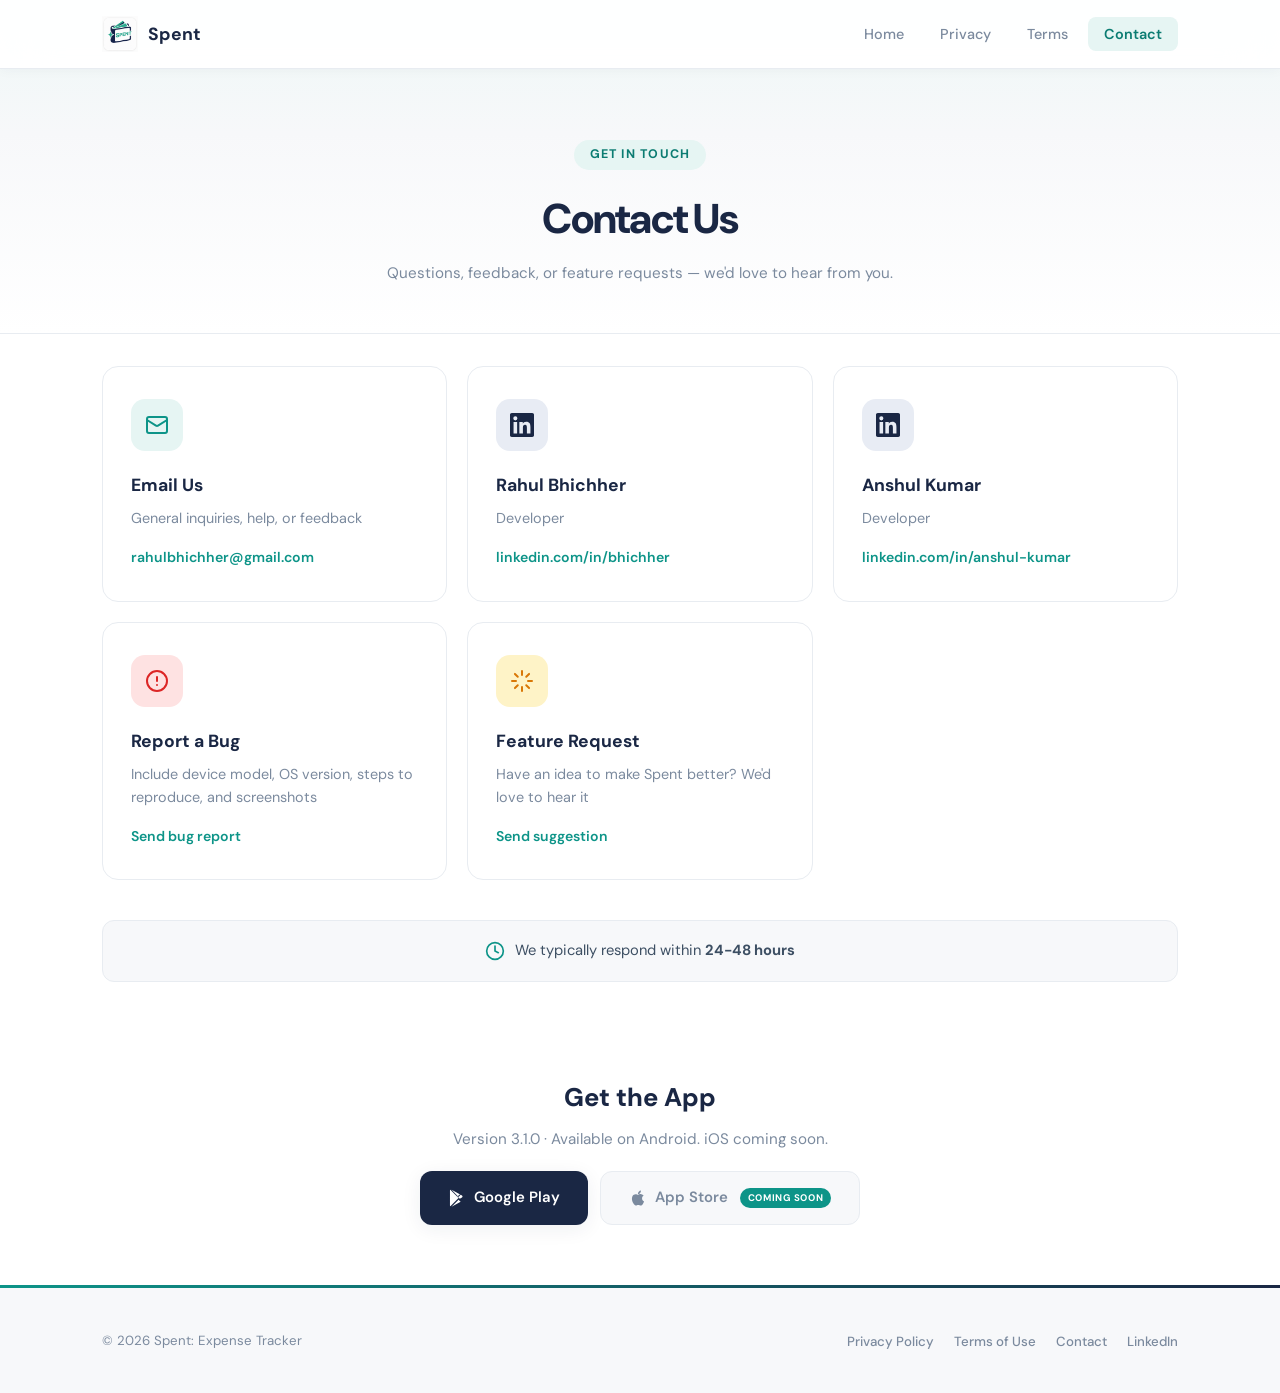
==== commit 4d08dce2: "Fix UX issues and add new sections: counters, FAQ, store badges, accessibility - Fix missing .btn-co" ====
--- a/contact.html
+++ b/contact.html
@@ -5,6 +5,11 @@
   <meta name="viewport" content="width=device-width, initial-scale=1.0">
   <title>Contact Us — Spent: Expense Tracker</title>
   <meta name="description" content="Get in touch with the Spent: Expense Tracker team. Report bugs, request features, or ask questions.">
+  <meta name="theme-color" content="#ffffff">
+  <meta property="og:title" content="Contact Us — Spent: Expense Tracker">
+  <meta property="og:description" content="Get in touch with the Spent: Expense Tracker team. Report bugs, request features, or ask questions.">
+  <meta property="og:image" content="images/spent_feature_graphic.png">
+  <meta property="og:type" content="website">
   <link rel="icon" type="image/png" href="logo.png">
   <link rel="preconnect" href="https://fonts.googleapis.com">
   <link rel="preconnect" href="https://fonts.gstatic.com" crossorigin>
@@ -40,7 +45,7 @@
   </div>
 
   <!-- Contact Cards -->
-  <div class="container">
+  <div class="container contact-section-wrapper">
     <div class="contact-cards-v2">
 
       <a href="mailto:rahulbhichher@gmail.com" class="contact-v2-card">
@@ -127,5 +132,10 @@
     </div>
   </footer>
 
+  <script>
+    document.querySelectorAll('.nav-links a').forEach(link => {
+      link.addEventListener('click', () => document.querySelector('.nav-links').classList.remove('open'));
+    });
+  </script>
 </body>
 </html>
--- a/styles.css
+++ b/styles.css
@@ -1,3 +1,23 @@
+/* === Skip to Content (A11y) === */
+.skip-to-content {
+  position: absolute;
+  top: -100%;
+  left: 16px;
+  z-index: 200;
+  padding: 12px 24px;
+  background: var(--navy);
+  color: #fff;
+  border-radius: 0 0 8px 8px;
+  font-weight: 600;
+  font-size: 0.9rem;
+  transition: top 0.2s;
+}
+
+.skip-to-content:focus {
+  top: 0;
+  color: #fff;
+}
+
 /* === Reset & Base === */
 *, *::before, *::after {
   margin: 0;
@@ -335,7 +355,7 @@
 .hero-subtitle {
   margin-top: 18px;
   font-size: clamp(15px, 1.8vw, 19px);
-  color: rgba(255,255,255,.45);
+  color: rgba(255,255,255,.65);
   line-height: 1.65;
   font-weight: 400;
   opacity: 0;
@@ -431,9 +451,95 @@
 .hero-cta-sub {
   margin-top: 14px;
   font-size: 12px;
-  color: rgba(255,255,255,.25);
+  color: rgba(255,255,255,.45);
   opacity: 0;
   animation: heroFadeUp 0.7s 1.8s forwards;
+}
+
+/* Social proof badge */
+.social-proof {
+  display: inline-flex;
+  align-items: center;
+  gap: 8px;
+  margin-top: 18px;
+  padding: 8px 16px;
+  background: rgba(255,255,255,.06);
+  border: 1px solid rgba(255,255,255,.08);
+  border-radius: 100px;
+  font-size: 13px;
+  color: rgba(255,255,255,.55);
+  opacity: 0;
+  animation: heroFadeUp 0.7s 2s forwards;
+}
+
+.social-proof .stars {
+  color: #FBBF24;
+  letter-spacing: 1px;
+}
+
+/* Store badge buttons */
+.store-badge {
+  display: inline-flex;
+  align-items: center;
+  gap: 10px;
+  padding: 10px 24px 10px 18px;
+  border-radius: 12px;
+  background: rgba(255,255,255,.1);
+  border: 1px solid rgba(255,255,255,.15);
+  color: #fff;
+  text-decoration: none;
+  transition: all 0.3s cubic-bezier(.25,.1,.25,1);
+  cursor: pointer;
+}
+
+.store-badge:hover {
+  background: rgba(255,255,255,.18);
+  border-color: rgba(255,255,255,.3);
+  transform: translateY(-2px);
+  color: #fff;
+}
+
+.store-badge-text {
+  display: flex;
+  flex-direction: column;
+  line-height: 1.2;
+  font-weight: 700;
+  font-size: 16px;
+}
+
+.store-badge-text small {
+  font-size: 9px;
+  font-weight: 500;
+  letter-spacing: 0.08em;
+  text-transform: uppercase;
+  opacity: 0.7;
+}
+
+.store-badge-disabled {
+  opacity: 0.45;
+  cursor: default;
+}
+
+.store-badge-disabled:hover {
+  transform: none;
+  background: rgba(255,255,255,.1);
+  border-color: rgba(255,255,255,.15);
+}
+
+/* Light variant (for CTA section) */
+.store-badge.store-badge-light {
+  background: rgba(255,255,255,.08);
+  border-color: rgba(255,255,255,.15);
+}
+
+.store-badge.store-badge-light:hover {
+  background: rgba(255,255,255,.16);
+  border-color: rgba(255,255,255,.3);
+}
+
+.store-badge.store-badge-light.store-badge-disabled:hover {
+  background: rgba(255,255,255,.08);
+  border-color: rgba(255,255,255,.15);
 }
 
 @keyframes heroFadeUp {
@@ -636,6 +742,27 @@
   height: 18px;
 }
 
+/* Coming Soon Button */
+.btn-coming-soon {
+  background: var(--bg-alt);
+  color: var(--text-muted);
+  border: 1.5px solid var(--border);
+  cursor: default;
+  position: relative;
+}
+
+.btn-coming-soon .badge {
+  font-size: 0.6rem;
+  font-weight: 700;
+  text-transform: uppercase;
+  letter-spacing: 0.06em;
+  padding: 2px 8px;
+  border-radius: 100px;
+  background: var(--green);
+  color: #fff;
+  margin-left: 4px;
+}
+
 /* === Section Headers === */
 .section-header {
   text-align: center;
@@ -685,8 +812,10 @@
 .benefit-card {
   text-align: center;
   padding: 44px 28px 36px;
-  background: var(--surface);
-  border: 1px solid var(--border);
+  background: rgba(255, 255, 255, 0.55);
+  backdrop-filter: blur(16px);
+  -webkit-backdrop-filter: blur(16px);
+  border: 1px solid rgba(255, 255, 255, 0.45);
   border-radius: 20px;
   transition: all 0.35s cubic-bezier(0.4, 0, 0.2, 1);
   position: relative;
@@ -705,8 +834,9 @@
 
 .benefit-card:hover {
   transform: translateY(-8px);
+  background: rgba(255, 255, 255, 0.75);
   box-shadow: 0 24px 48px rgba(26, 39, 68, 0.12);
-  border-color: var(--border-hover);
+  border-color: rgba(13, 148, 136, 0.25);
 }
 
 .benefit-icon {
@@ -747,13 +877,19 @@
 /* === Privacy Hook === */
 .privacy-hook {
   padding: 80px 0;
-  background: var(--bg-alt);
+  background: linear-gradient(135deg, rgba(13, 148, 136, 0.06), rgba(26, 39, 68, 0.06));
 }
 
 .privacy-hook-inner {
   text-align: center;
   max-width: 600px;
   margin: 0 auto;
+  background: rgba(255, 255, 255, 0.5);
+  backdrop-filter: blur(16px);
+  -webkit-backdrop-filter: blur(16px);
+  border: 1px solid rgba(255, 255, 255, 0.4);
+  border-radius: 24px;
+  padding: 48px 36px;
 }
 
 .hook-line {
@@ -778,8 +914,10 @@
 
 /* === Feature Groups === */
 .feature-group {
-  background: var(--surface);
-  border: 1px solid var(--border);
+  background: rgba(255, 255, 255, 0.55);
+  backdrop-filter: blur(16px);
+  -webkit-backdrop-filter: blur(16px);
+  border: 1px solid rgba(255, 255, 255, 0.45);
   border-radius: 20px;
   padding: 32px 36px;
   margin-bottom: 20px;
@@ -801,7 +939,8 @@
 }
 
 .feature-group:hover {
-  border-color: var(--border-hover);
+  background: rgba(255, 255, 255, 0.75);
+  border-color: rgba(13, 148, 136, 0.25);
   box-shadow: 0 16px 36px rgba(26, 39, 68, 0.08);
 }
 
@@ -1453,7 +1592,7 @@
 /* === Contact Cards V2 === */
 .contact-cards-v2 {
   display: grid;
-  grid-template-columns: repeat(2, 1fr);
+  grid-template-columns: repeat(3, 1fr);
   gap: 20px;
   margin-bottom: 40px;
 }
@@ -1622,6 +1761,194 @@
 
 .footer-links a:hover {
   color: var(--navy);
+}
+
+/* === Stats Counters === */
+.stats-section {
+  padding: 60px 0;
+  background: var(--bg);
+  border-bottom: 1px solid var(--border);
+}
+
+.stats-grid {
+  display: grid;
+  grid-template-columns: repeat(4, 1fr);
+  gap: 32px;
+  text-align: center;
+}
+
+.stat-item {
+  padding: 24px 16px;
+}
+
+.stat-number {
+  font-size: clamp(2.4rem, 5vw, 3.5rem);
+  font-weight: 900;
+  color: var(--green);
+  line-height: 1;
+  letter-spacing: -0.03em;
+}
+
+.stat-suffix {
+  font-size: clamp(1.8rem, 3.5vw, 2.4rem);
+  font-weight: 900;
+  color: var(--green);
+}
+
+.stat-label {
+  display: block;
+  margin-top: 8px;
+  font-size: 0.88rem;
+  font-weight: 600;
+  color: var(--text-muted);
+  text-transform: uppercase;
+  letter-spacing: 0.04em;
+}
+
+/* === FAQ Accordion === */
+.faq-section {
+  padding: 80px 0 100px;
+  text-align: center;
+  background: linear-gradient(180deg, var(--bg) 0%, var(--bg-alt) 100%);
+}
+
+.faq-list {
+  max-width: 700px;
+  margin: 0 auto;
+  text-align: left;
+}
+
+.faq-item {
+  border: 1px solid var(--border);
+  border-radius: 14px;
+  margin-bottom: 12px;
+  background: var(--surface);
+  overflow: hidden;
+  transition: all 0.3s cubic-bezier(0.4, 0, 0.2, 1);
+}
+
+.faq-item:hover {
+  border-color: var(--border-hover);
+  box-shadow: 0 4px 16px rgba(26, 39, 68, 0.06);
+}
+
+.faq-item[open] {
+  border-color: rgba(13, 148, 136, 0.3);
+  box-shadow: 0 8px 24px rgba(26, 39, 68, 0.08);
+}
+
+.faq-item summary {
+  padding: 20px 24px;
+  font-size: 1rem;
+  font-weight: 700;
+  color: var(--navy);
+  cursor: pointer;
+  list-style: none;
+  display: flex;
+  align-items: center;
+  justify-content: space-between;
+  gap: 16px;
+  transition: color 0.2s;
+}
+
+.faq-item summary::-webkit-details-marker {
+  display: none;
+}
+
+.faq-item summary::after {
+  content: '+';
+  font-size: 1.4rem;
+  font-weight: 400;
+  color: var(--text-muted);
+  transition: transform 0.3s, color 0.3s;
+  flex-shrink: 0;
+  width: 28px;
+  height: 28px;
+  display: flex;
+  align-items: center;
+  justify-content: center;
+  border-radius: 50%;
+  background: var(--bg-alt);
+}
+
+.faq-item[open] summary::after {
+  content: '\2212';
+  background: var(--green-light);
+  color: var(--green-dark);
+}
+
+.faq-item summary:hover {
+  color: var(--green-dark);
+}
+
+.faq-answer {
+  padding: 0 24px 20px;
+  font-size: 0.92rem;
+  color: var(--text-secondary);
+  line-height: 1.7;
+}
+
+/* === Scroll-to-Top Button === */
+.scroll-top {
+  position: fixed;
+  bottom: 32px;
+  right: 32px;
+  z-index: 90;
+  width: 48px;
+  height: 48px;
+  border-radius: 50%;
+  background: var(--navy);
+  color: #fff;
+  border: none;
+  cursor: pointer;
+  display: flex;
+  align-items: center;
+  justify-content: center;
+  box-shadow: 0 4px 16px rgba(26, 39, 68, 0.25);
+  opacity: 0;
+  visibility: hidden;
+  transform: translateY(12px);
+  transition: all 0.3s cubic-bezier(0.4, 0, 0.2, 1);
+}
+
+.scroll-top.visible {
+  opacity: 1;
+  visibility: visible;
+  transform: translateY(0);
+}
+
+.scroll-top:hover {
+  background: var(--green);
+  transform: translateY(-2px);
+  box-shadow: 0 8px 24px rgba(13, 148, 136, 0.3);
+}
+
+/* === Screenshot Scroll Indicator === */
+.scroll-indicator {
+  display: flex;
+  justify-content: center;
+  gap: 8px;
+  margin-top: 20px;
+}
+
+.scroll-indicator .dot {
+  width: 8px;
+  height: 8px;
+  border-radius: 50%;
+  background: var(--border);
+  transition: all 0.3s;
+}
+
+.scroll-indicator .dot.active {
+  background: var(--green);
+  width: 24px;
+  border-radius: 4px;
+}
+
+/* === Contact Section Fix === */
+.contact-section-wrapper {
+  padding-top: 32px;
+  padding-bottom: 0;
 }
 
 /* === Mobile === */
@@ -1700,7 +2027,7 @@
   }
 
   .contact-cards-v2 {
-    grid-template-columns: 1fr;
+    grid-template-columns: repeat(2, 1fr);
   }
 
   .screenshot-card {
@@ -1778,6 +2105,33 @@
 
   .pos-far-left, .pos-far-right {
     display: none;
+  }
+
+  .stats-grid {
+    grid-template-columns: repeat(2, 1fr);
+    gap: 16px;
+  }
+
+  .stat-item {
+    padding: 16px 12px;
+  }
+
+  .store-badge {
+    padding: 10px 20px 10px 14px;
+  }
+
+  .store-badge-text {
+    font-size: 14px;
+  }
+
+  .faq-item summary {
+    padding: 16px 20px;
+    font-size: 0.92rem;
+  }
+
+  .faq-answer {
+    padding: 0 20px 16px;
+    font-size: 0.88rem;
   }
 
   .section-header h2 {
@@ -1842,11 +2196,22 @@
     border-radius: 4px;
     pointer-events: none;
   }
+
+  .scroll-top {
+    bottom: 20px;
+    right: 20px;
+    width: 42px;
+    height: 42px;
+  }
 }
 
 @media (max-width: 480px) {
   .container {
     padding: 0 16px;
+  }
+
+  .contact-cards-v2 {
+    grid-template-columns: 1fr;
   }
 
   .feature-group-grid {
@@ -1865,6 +2230,23 @@
 
   .screenshot-card {
     width: 180px;
+  }
+
+  .stats-grid {
+    grid-template-columns: repeat(2, 1fr);
+    gap: 8px;
+  }
+
+  .stat-number {
+    font-size: 2rem;
+  }
+
+  .stat-suffix {
+    font-size: 1.5rem;
+  }
+
+  .stat-label {
+    font-size: 0.75rem;
   }
 
   /* Dark hero responsive (small) */
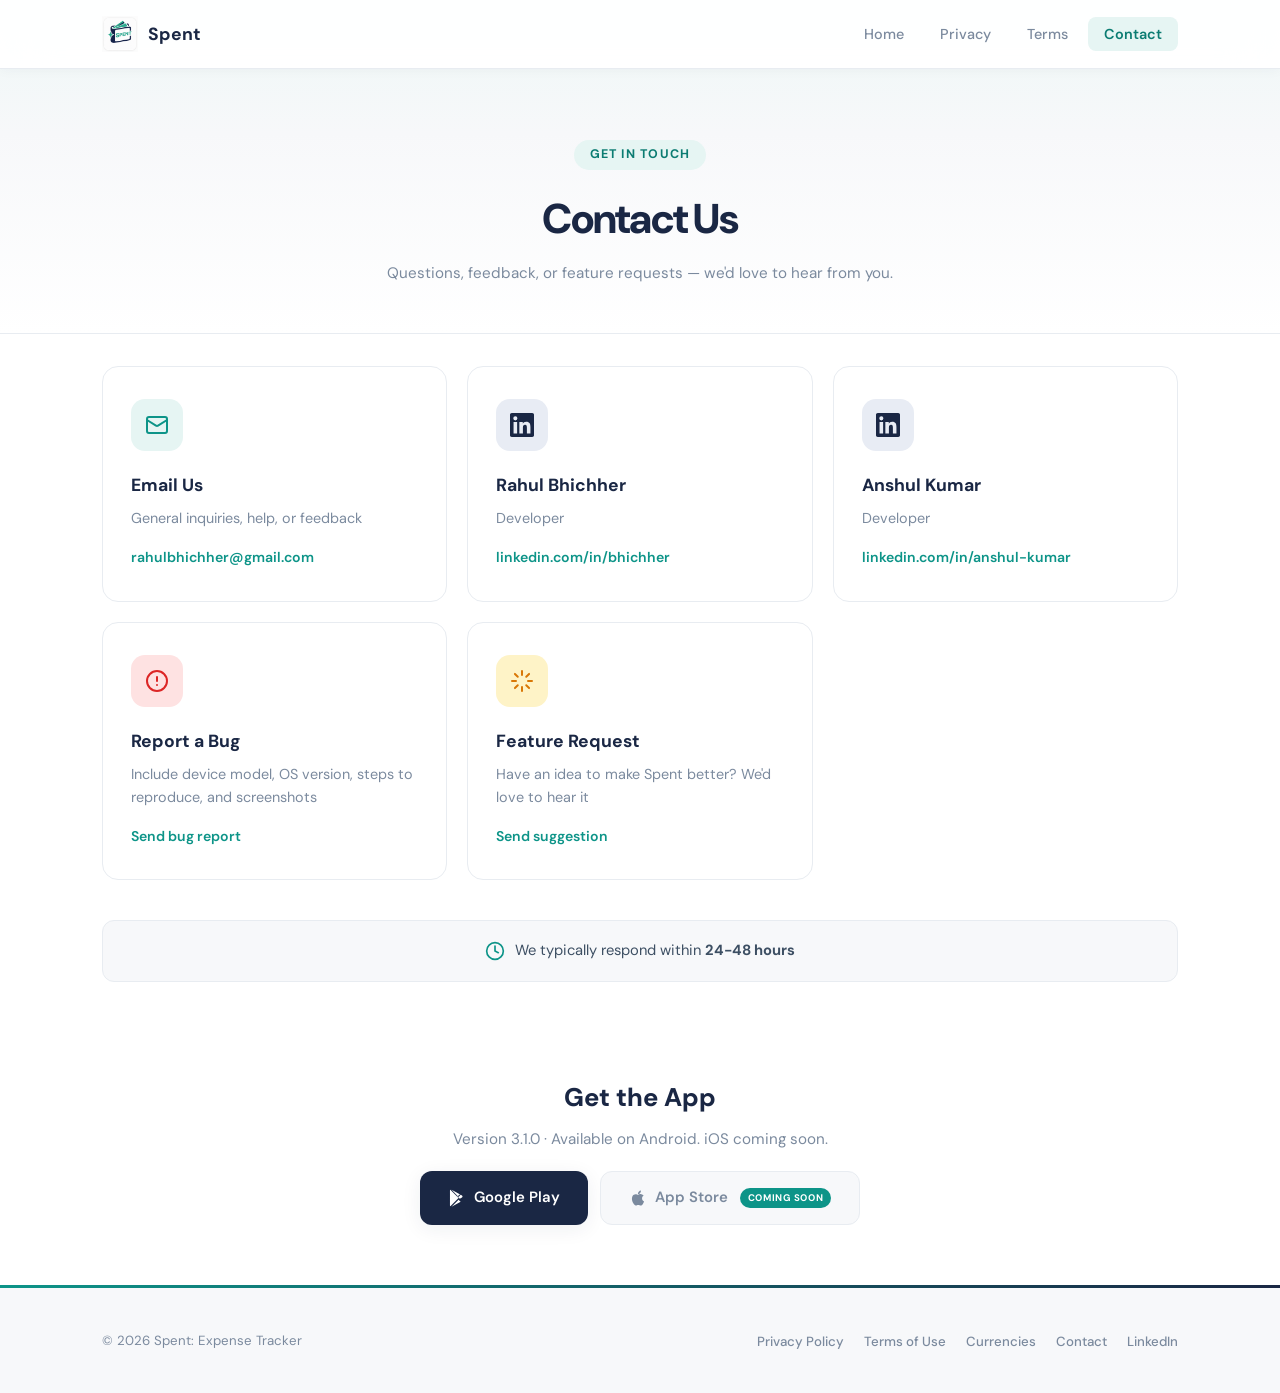
==== commit aecb9d1b: "Update stats section and add currencies link to all footers - Stats: replace duplicated offline/priv" ====
--- a/contact.html
+++ b/contact.html
@@ -126,6 +126,7 @@
       <ul class="footer-links">
         <li><a href="privacy.html">Privacy Policy</a></li>
         <li><a href="terms.html">Terms of Use</a></li>
+        <li><a href="currencies.html">Currencies</a></li>
         <li><a href="contact.html">Contact</a></li>
         <li><a href="https://linkedin.com/in/bhichher" target="_blank" rel="noopener">LinkedIn</a></li>
       </ul>
--- a/styles.css
+++ b/styles.css
@@ -1,3 +1,162 @@
+/* === Promo Banner === */
+.promo-banner {
+  background: linear-gradient(90deg, #0D9488, #0B7C72, #0D9488);
+  background-size: 200% 100%;
+  animation: promoShimmer 3s ease infinite;
+  color: #fff;
+  text-align: center;
+  padding: 10px 16px;
+  font-size: 0.85rem;
+  position: fixed;
+  top: 0;
+  left: 0;
+  right: 0;
+  z-index: 1001;
+}
+
+@keyframes promoShimmer {
+  0%, 100% { background-position: 0% 50%; }
+  50% { background-position: 100% 50%; }
+}
+
+.promo-banner-inner {
+  display: flex;
+  align-items: center;
+  justify-content: center;
+  gap: 16px;
+  max-width: 960px;
+  margin: 0 auto;
+}
+
+.promo-banner-text {
+  display: flex;
+  align-items: center;
+  gap: 6px;
+  flex-wrap: wrap;
+  justify-content: center;
+}
+
+.promo-original-price {
+  text-decoration: line-through;
+  opacity: 0.6;
+  font-size: 0.85em;
+}
+
+.promo-badge {
+  background: #fff;
+  color: #0B7C72;
+  font-size: 0.7rem;
+  font-weight: 800;
+  padding: 2px 8px;
+  border-radius: 20px;
+  letter-spacing: 0.03em;
+}
+
+.promo-banner-cta {
+  background: #fff;
+  color: #0B7C72;
+  padding: 5px 16px;
+  border-radius: 20px;
+  font-size: 0.8rem;
+  font-weight: 700;
+  text-decoration: none;
+  white-space: nowrap;
+  transition: transform 0.2s, box-shadow 0.2s;
+}
+
+.promo-banner-cta:hover {
+  transform: scale(1.05);
+  box-shadow: 0 2px 12px rgba(0,0,0,0.2);
+}
+
+.promo-banner-close {
+  background: none;
+  border: none;
+  color: rgba(255,255,255,0.7);
+  font-size: 1.3rem;
+  cursor: pointer;
+  padding: 0 4px;
+  line-height: 1;
+  transition: color 0.2s;
+}
+
+.promo-banner-close:hover {
+  color: #fff;
+}
+
+/* Offset nav and hero when promo is visible */
+body.has-promo .nav {
+  top: 40px;
+}
+
+body.has-promo .hero-dark {
+  padding-top: calc(68px + 40px);
+}
+
+body.has-promo .page-header {
+  padding-top: calc(140px + 40px);
+}
+
+/* CTA promo pill */
+.cta-promo-pill {
+  display: inline-block;
+  background: rgba(13, 148, 136, 0.15);
+  color: #2DD4BF;
+  font-size: 0.78rem;
+  font-weight: 700;
+  padding: 6px 18px;
+  border-radius: 100px;
+  margin-bottom: 16px;
+  letter-spacing: 0.02em;
+}
+
+.cta-box .promo-original-price {
+  text-decoration: line-through;
+  opacity: 0.5;
+}
+
+@media (max-width: 768px) {
+  .promo-banner {
+    font-size: 0.78rem;
+    padding: 8px 12px;
+  }
+  .promo-banner-inner {
+    gap: 10px;
+  }
+  .promo-banner-cta {
+    padding: 4px 12px;
+    font-size: 0.75rem;
+  }
+  body.has-promo .nav {
+    top: 56px;
+  }
+  body.has-promo .hero-dark {
+    padding-top: calc(68px + 56px);
+  }
+  body.has-promo .page-header {
+    padding-top: calc(140px + 56px);
+  }
+}
+
+@media (max-width: 480px) {
+  .promo-banner-inner {
+    flex-wrap: wrap;
+    gap: 6px;
+  }
+  .promo-banner-cta {
+    order: 3;
+  }
+  body.has-promo .nav {
+    top: 72px;
+  }
+  body.has-promo .hero-dark {
+    padding-top: calc(68px + 72px);
+  }
+  body.has-promo .page-header {
+    padding-top: calc(140px + 72px);
+  }
+}
+
 /* === Skip to Content (A11y) === */
 .skip-to-content {
   position: absolute;
@@ -381,6 +540,11 @@
   border: 1px solid rgba(13,148,136,.15);
   transition: all 0.4s cubic-bezier(.25,.1,.25,1);
   cursor: default;
+  text-decoration: none;
+}
+
+a.hero-tag {
+  cursor: pointer;
 }
 
 .hero-tag:hover {
@@ -1586,6 +1750,229 @@
   .content-section th,
   .content-section td {
     padding: 10px 10px;
+  }
+}
+
+/* === Currencies Page === */
+.currencies-page {
+  max-width: 860px;
+}
+
+.currency-stats {
+  display: flex;
+  gap: 16px;
+  margin-bottom: 32px;
+}
+
+.currency-stat {
+  flex: 1;
+  text-align: center;
+  padding: 20px 16px;
+  background: var(--bg-alt);
+  border: 1px solid var(--border);
+  border-radius: var(--radius);
+}
+
+.currency-stat-number {
+  display: block;
+  font-size: 2rem;
+  font-weight: 800;
+  color: var(--green);
+  letter-spacing: -0.03em;
+}
+
+.currency-stat-label {
+  font-size: 0.82rem;
+  color: var(--text-muted);
+  font-weight: 500;
+}
+
+.currency-info-box {
+  background: var(--green-light);
+  border: 1px solid rgba(13, 148, 136, 0.15);
+  border-radius: var(--radius);
+  padding: 24px 28px;
+  margin-bottom: 32px;
+}
+
+.currency-info-box h3 {
+  font-size: 1rem;
+  font-weight: 700;
+  color: var(--navy);
+  margin-bottom: 12px;
+}
+
+.currency-info-box ul {
+  padding-left: 18px;
+  margin: 0;
+}
+
+.currency-info-box li {
+  font-size: 0.9rem;
+  color: var(--text-secondary);
+  line-height: 1.7;
+  margin-bottom: 6px;
+}
+
+.currency-info-box li strong {
+  color: var(--navy);
+}
+
+.currency-search-wrapper {
+  position: relative;
+  margin-bottom: 24px;
+}
+
+.currency-search-icon {
+  position: absolute;
+  left: 14px;
+  top: 50%;
+  transform: translateY(-50%);
+  color: var(--text-muted);
+  pointer-events: none;
+}
+
+.currency-search {
+  width: 100%;
+  padding: 12px 80px 12px 42px;
+  font-family: 'DM Sans', sans-serif;
+  font-size: 0.93rem;
+  border: 2px solid var(--border);
+  border-radius: 10px;
+  background: var(--surface);
+  color: var(--text);
+  outline: none;
+  transition: border-color 0.2s;
+}
+
+.currency-search:focus {
+  border-color: var(--green);
+}
+
+.currency-search::placeholder {
+  color: var(--text-muted);
+}
+
+.currency-search-count {
+  position: absolute;
+  right: 14px;
+  top: 50%;
+  transform: translateY(-50%);
+  font-size: 0.8rem;
+  color: var(--text-muted);
+  font-weight: 500;
+}
+
+.currency-no-results {
+  text-align: center;
+  padding: 24px;
+  color: var(--text-muted);
+  font-size: 0.93rem;
+}
+
+/* Country Grid */
+.country-grid {
+  display: grid;
+  grid-template-columns: repeat(3, 1fr);
+  gap: 16px;
+  margin-top: 20px;
+  margin-bottom: 32px;
+}
+
+.country-region {
+  background: var(--bg-alt);
+  border: 1px solid var(--border);
+  border-radius: var(--radius);
+  padding: 18px 20px;
+}
+
+.country-region h3 {
+  font-size: 0.88rem;
+  font-weight: 700;
+  color: var(--navy);
+  margin-bottom: 10px;
+  display: flex;
+  align-items: center;
+  gap: 8px;
+}
+
+.region-count {
+  font-size: 0.72rem;
+  font-weight: 600;
+  background: var(--green-light);
+  color: var(--green);
+  padding: 2px 7px;
+  border-radius: 20px;
+}
+
+.country-region ul {
+  list-style: none;
+  padding: 0;
+  margin: 0;
+}
+
+.country-region li {
+  font-size: 0.84rem;
+  color: var(--text-secondary);
+  padding: 3px 0;
+  line-height: 1.5;
+}
+
+.currency-cta {
+  text-align: center;
+  padding: 24px;
+  background: var(--bg-alt);
+  border-radius: var(--radius);
+  border: 1px solid var(--border);
+  margin-bottom: 16px;
+}
+
+.currency-cta p {
+  margin: 0;
+  font-size: 0.93rem;
+  color: var(--text-secondary);
+}
+
+.currency-cta a {
+  color: var(--green);
+  font-weight: 600;
+}
+
+@media (max-width: 768px) {
+  .currency-stats {
+    gap: 10px;
+  }
+  .currency-stat {
+    padding: 16px 10px;
+  }
+  .currency-stat-number {
+    font-size: 1.5rem;
+  }
+  .country-grid {
+    grid-template-columns: repeat(2, 1fr);
+  }
+}
+
+@media (max-width: 480px) {
+  .currency-stats {
+    flex-direction: column;
+    gap: 8px;
+  }
+  .currency-stat {
+    display: flex;
+    align-items: center;
+    gap: 10px;
+    padding: 14px 18px;
+    text-align: left;
+  }
+  .currency-stat-number {
+    font-size: 1.3rem;
+  }
+  .country-grid {
+    grid-template-columns: 1fr;
+  }
+  .currency-info-box {
+    padding: 18px 20px;
   }
 }
 
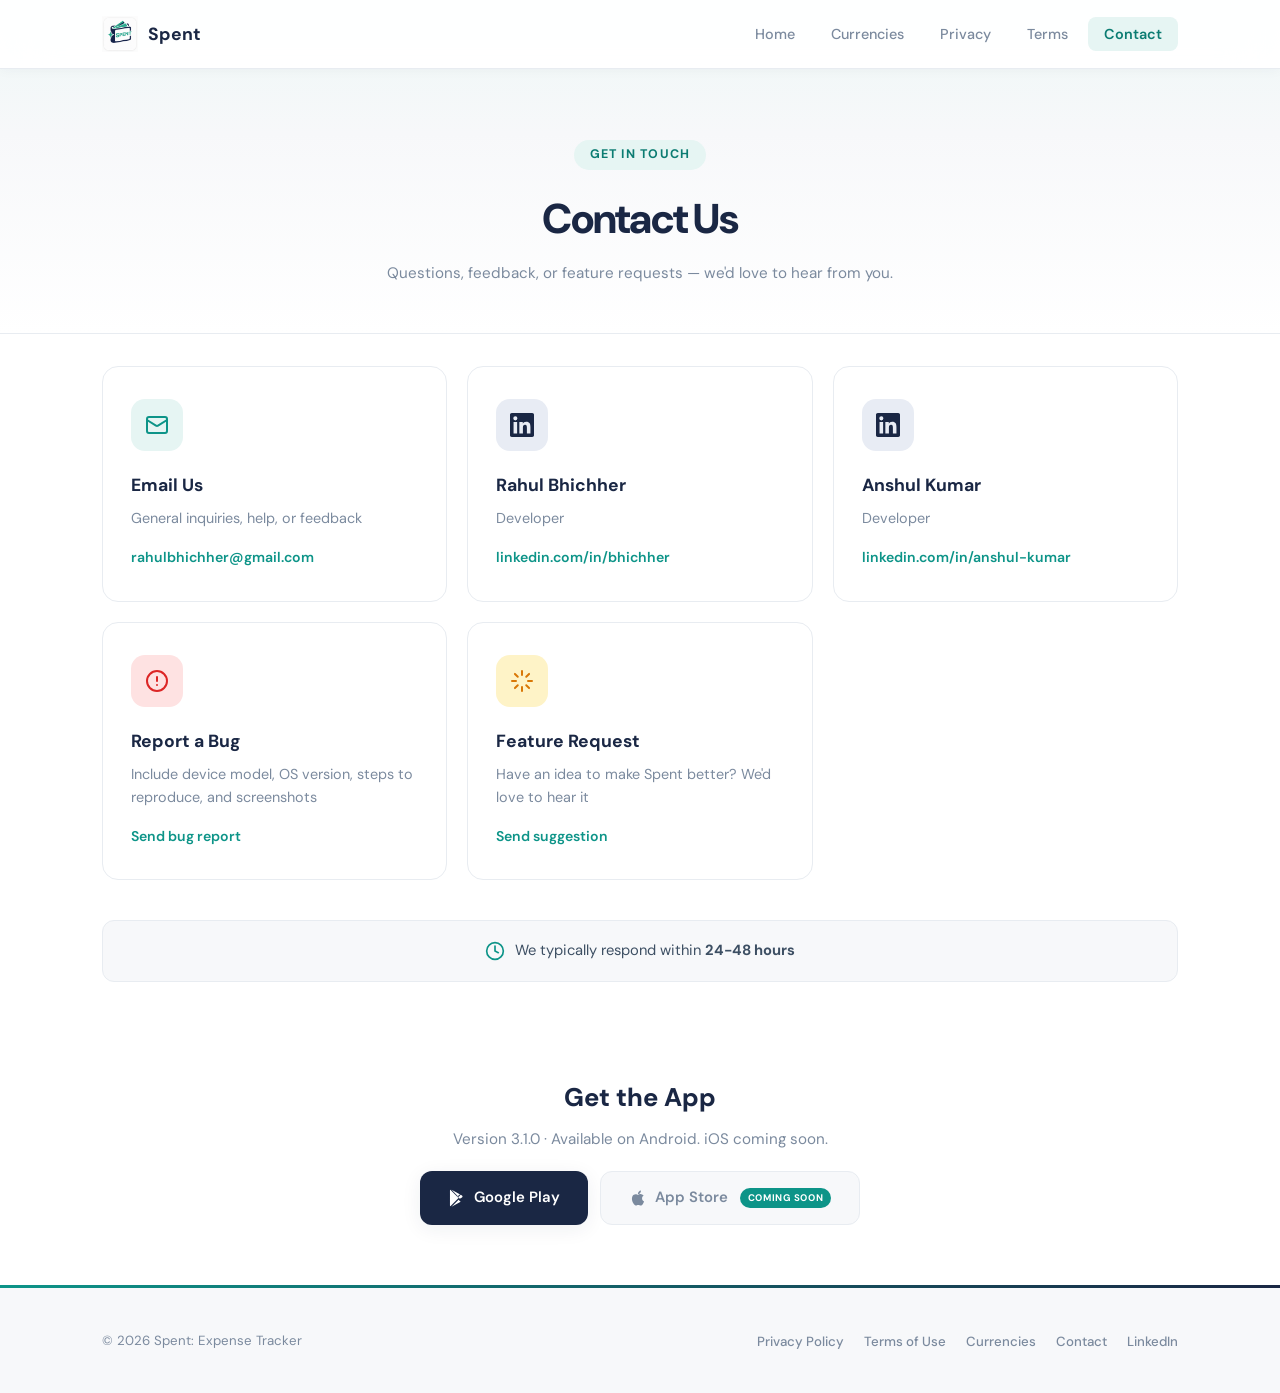
==== commit e4030557: "Add Currencies link to main navigation on all pages Co-Authored-By: Claude Opus 4.6 <noreply@anthrop" ====
--- a/contact.html
+++ b/contact.html
@@ -28,6 +28,7 @@
       <button class="hamburger" onclick="document.querySelector('.nav-links').classList.toggle('open')" aria-label="Menu">&#9776;</button>
       <ul class="nav-links">
         <li><a href="index.html">Home</a></li>
+        <li><a href="currencies.html">Currencies</a></li>
         <li><a href="privacy.html">Privacy</a></li>
         <li><a href="terms.html">Terms</a></li>
         <li><a href="contact.html" class="active">Contact</a></li>
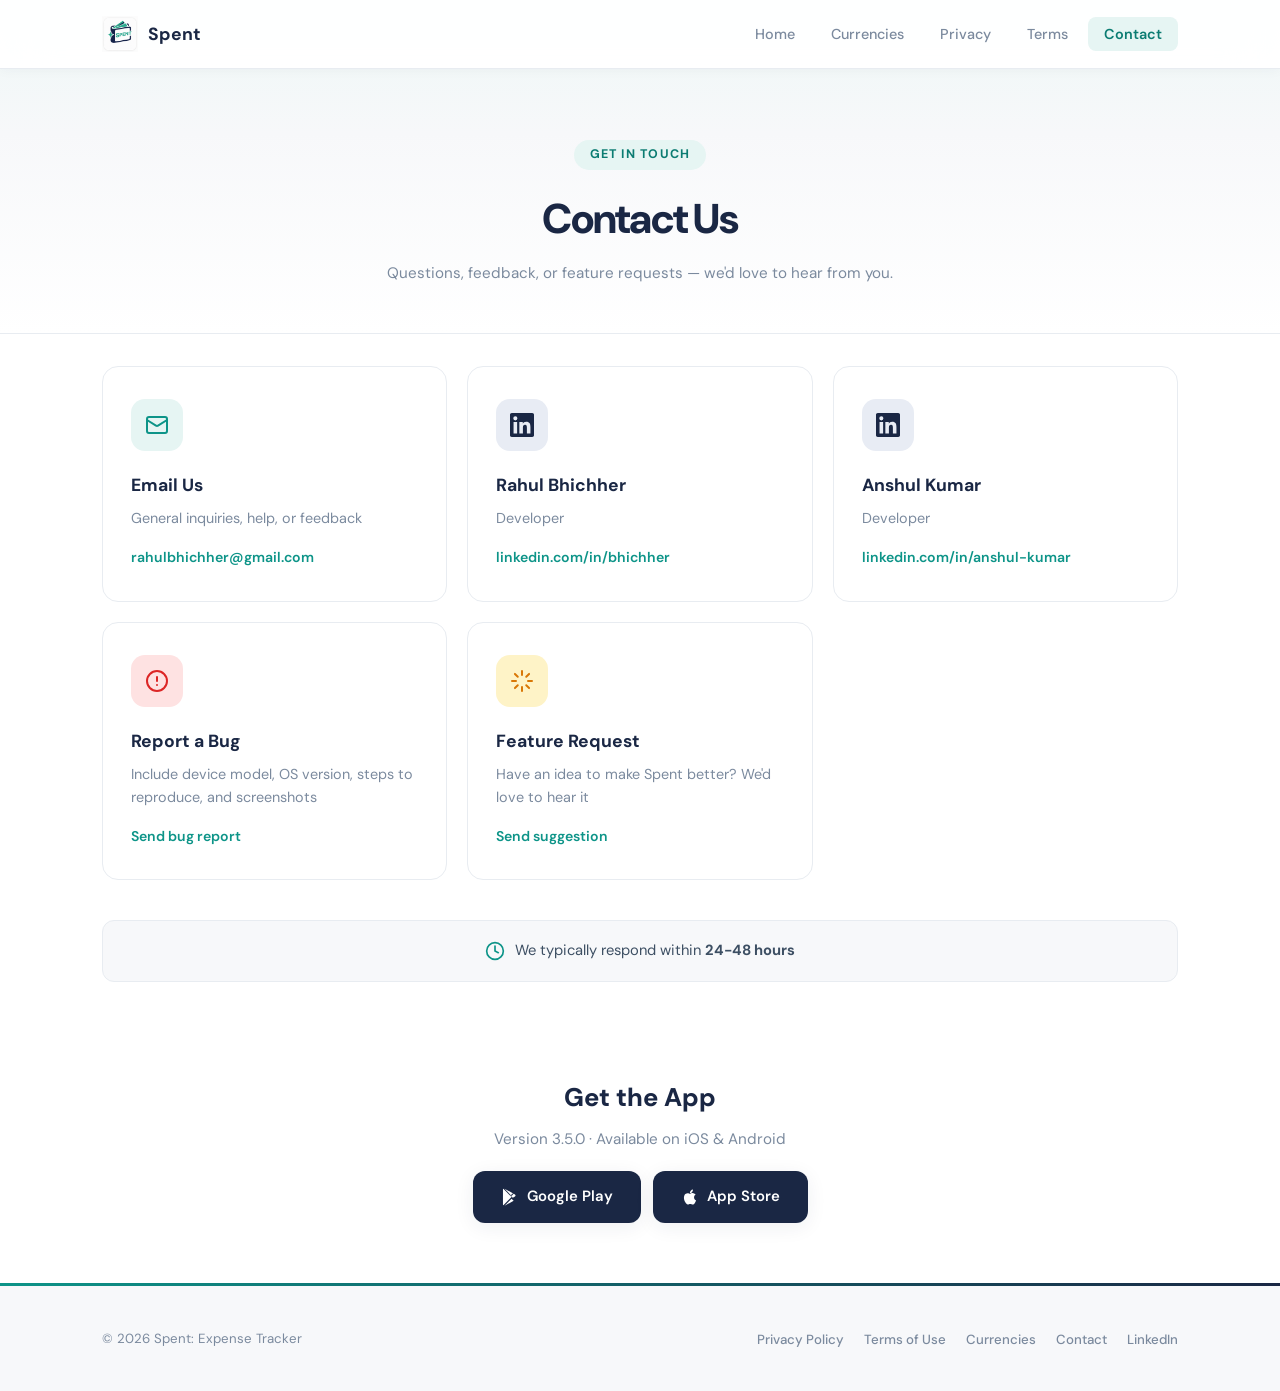
==== commit 0019860e: "App Store live, version 3.5.0, update 80+ currencies across all pages Co-Authored-By: Claude Opus 4." ====
--- a/contact.html
+++ b/contact.html
@@ -105,17 +105,16 @@
     <!-- Download Section -->
     <div class="contact-download">
       <h2>Get the App</h2>
-      <p>Version 3.1.0 &middot; Available on Android. iOS coming soon.</p>
+      <p>Version 3.5.0 &middot; Available on iOS &amp; Android</p>
       <div class="hero-buttons" style="margin-top: 20px;">
         <a href="https://play.google.com/store/apps/details?id=com.bhichher.spentmoneytracker" class="btn btn-primary" target="_blank" rel="noopener">
           <svg class="store-icon" viewBox="0 0 24 24" fill="currentColor"><path d="M3.18 23.04c-.35-.2-.57-.58-.57-1V1.96c0-.42.22-.8.57-1l10.88 11.04L3.18 23.04zm1.63.73l12.07-6.73-2.8-2.85-9.27 9.58zm12.07-16.08L4.81.96l9.27 9.58 2.8-2.85zm1.73.96c.48.27.78.79.78 1.35s-.3 1.08-.78 1.35l-2.87 1.6-3.03-3.08 3.03-2.82 2.87 1.6z"/></svg>
           Google Play
         </a>
-        <div class="btn btn-coming-soon">
+        <a href="https://apps.apple.com/app/id6761287925" class="btn btn-primary" target="_blank" rel="noopener">
           <svg class="store-icon" viewBox="0 0 24 24" fill="currentColor"><path d="M18.71 19.5c-.83 1.24-1.71 2.45-3.05 2.47-1.34.03-1.77-.79-3.29-.79-1.53 0-2 .77-3.27.82-1.31.05-2.3-1.32-3.14-2.53C4.25 17 2.94 12.45 4.7 9.39c.87-1.52 2.43-2.48 4.12-2.51 1.28-.02 2.5.87 3.29.87.78 0 2.26-1.07 3.8-.91.65.03 2.47.26 3.64 1.98-.09.06-2.17 1.28-2.15 3.81.03 3.02 2.65 4.03 2.68 4.04-.03.07-.42 1.44-1.38 2.83M13 3.5c.73-.83 1.94-1.46 2.94-1.5.13 1.17-.34 2.35-1.04 3.19-.69.85-1.83 1.51-2.95 1.42-.15-1.15.41-2.35 1.05-3.11z"/></svg>
           App Store
-          <span class="badge">Coming Soon</span>
-        </div>
+        </a>
       </div>
     </div>
   </div>
--- a/styles.css
+++ b/styles.css
@@ -1755,7 +1755,7 @@
 
 /* === Currencies Page === */
 .currencies-page {
-  max-width: 860px;
+  max-width: 960px;
 }
 
 .currency-stats {
@@ -1820,7 +1820,7 @@
 
 .currency-search-wrapper {
   position: relative;
-  margin-bottom: 24px;
+  margin-bottom: 16px;
 }
 
 .currency-search-icon {
@@ -1870,6 +1870,99 @@
   font-size: 0.93rem;
 }
 
+/* Region Tabs */
+.region-tabs {
+  display: flex;
+  flex-wrap: wrap;
+  gap: 8px;
+  margin-bottom: 24px;
+}
+
+.region-tab {
+  padding: 6px 16px;
+  border: 1px solid var(--border);
+  border-radius: 100px;
+  background: var(--surface);
+  color: var(--text-secondary);
+  font-family: 'DM Sans', sans-serif;
+  font-size: 0.82rem;
+  font-weight: 600;
+  cursor: pointer;
+  transition: all 0.2s;
+}
+
+.region-tab:hover {
+  border-color: var(--green);
+  color: var(--green);
+}
+
+.region-tab.active {
+  background: var(--green);
+  color: #fff;
+  border-color: var(--green);
+}
+
+/* Currency Card Grid */
+.currency-card-grid {
+  display: grid;
+  grid-template-columns: repeat(4, 1fr);
+  gap: 12px;
+  margin-bottom: 40px;
+}
+
+.cc {
+  display: flex;
+  align-items: center;
+  gap: 10px;
+  padding: 14px 16px;
+  background: var(--surface);
+  border: 1px solid var(--border);
+  border-radius: 12px;
+  transition: all 0.2s ease;
+}
+
+.cc:hover {
+  border-color: var(--green);
+  box-shadow: 0 2px 12px rgba(13, 148, 136, 0.1);
+  transform: translateY(-1px);
+}
+
+.cc-flag {
+  font-size: 1.6rem;
+  line-height: 1;
+  flex-shrink: 0;
+}
+
+.cc-info {
+  display: flex;
+  flex-direction: column;
+  min-width: 0;
+  flex: 1;
+}
+
+.cc-code {
+  font-size: 0.88rem;
+  font-weight: 700;
+  color: var(--navy);
+  letter-spacing: 0.02em;
+}
+
+.cc-name {
+  font-size: 0.75rem;
+  color: var(--text-muted);
+  white-space: nowrap;
+  overflow: hidden;
+  text-overflow: ellipsis;
+}
+
+.cc-symbol {
+  font-size: 1.1rem;
+  font-weight: 700;
+  color: var(--green);
+  flex-shrink: 0;
+  margin-left: auto;
+}
+
 /* Country Grid */
 .country-grid {
   display: grid;
@@ -1948,8 +2041,18 @@
   .currency-stat-number {
     font-size: 1.5rem;
   }
+  .currency-card-grid {
+    grid-template-columns: repeat(3, 1fr);
+  }
   .country-grid {
     grid-template-columns: repeat(2, 1fr);
+  }
+  .region-tabs {
+    gap: 6px;
+  }
+  .region-tab {
+    padding: 5px 12px;
+    font-size: 0.78rem;
   }
 }
 
@@ -1967,6 +2070,19 @@
   }
   .currency-stat-number {
     font-size: 1.3rem;
+  }
+  .currency-card-grid {
+    grid-template-columns: repeat(2, 1fr);
+  }
+  .cc {
+    padding: 10px 12px;
+    gap: 8px;
+  }
+  .cc-flag {
+    font-size: 1.3rem;
+  }
+  .cc-symbol {
+    display: none;
   }
   .country-grid {
     grid-template-columns: 1fr;
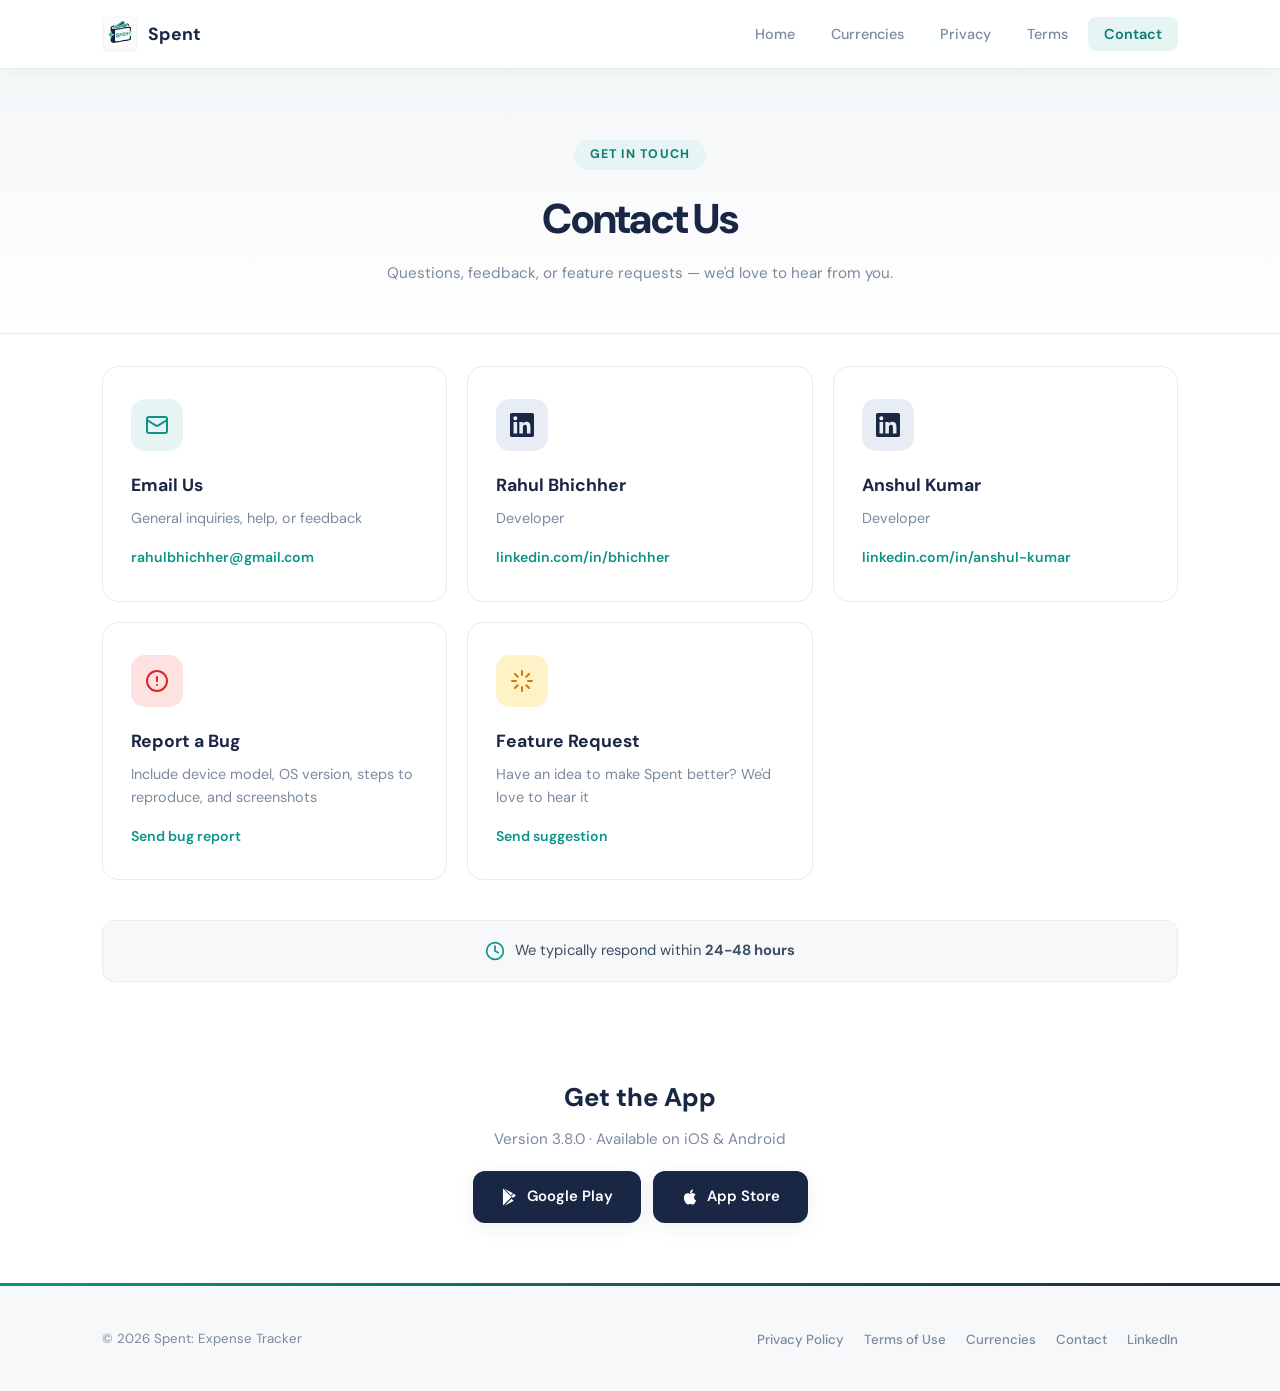
==== commit 01653d48: "Update version to 3.8.0 Co-Authored-By: Claude Opus 4.6 <noreply@anthropic.com>" ====
--- a/contact.html
+++ b/contact.html
@@ -105,7 +105,7 @@
     <!-- Download Section -->
     <div class="contact-download">
       <h2>Get the App</h2>
-      <p>Version 3.5.0 &middot; Available on iOS &amp; Android</p>
+      <p>Version 3.8.0 &middot; Available on iOS &amp; Android</p>
       <div class="hero-buttons" style="margin-top: 20px;">
         <a href="https://play.google.com/store/apps/details?id=com.bhichher.spentmoneytracker" class="btn btn-primary" target="_blank" rel="noopener">
           <svg class="store-icon" viewBox="0 0 24 24" fill="currentColor"><path d="M3.18 23.04c-.35-.2-.57-.58-.57-1V1.96c0-.42.22-.8.57-1l10.88 11.04L3.18 23.04zm1.63.73l12.07-6.73-2.8-2.85-9.27 9.58zm12.07-16.08L4.81.96l9.27 9.58 2.8-2.85zm1.73.96c.48.27.78.79.78 1.35s-.3 1.08-.78 1.35l-2.87 1.6-3.03-3.08 3.03-2.82 2.87 1.6z"/></svg>
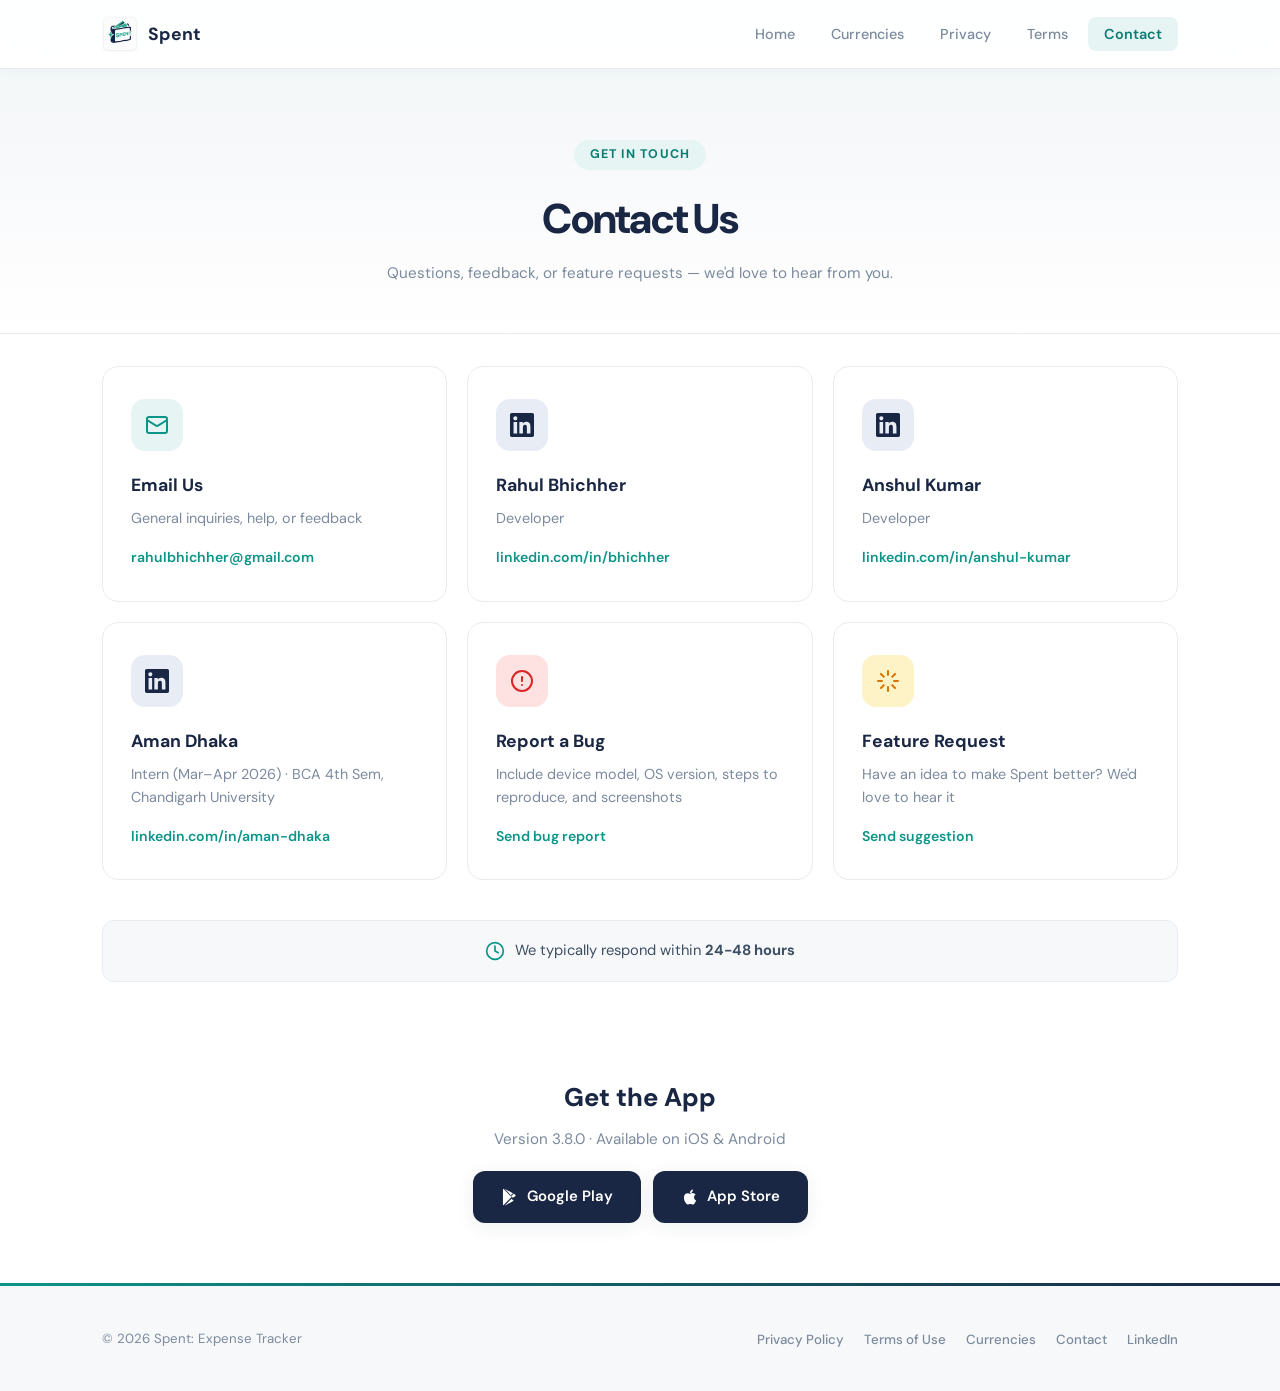
==== commit 05c5be87: "Add Aman Dhaka as intern to contact page Co-Authored-By: Claude Opus 4.6 <noreply@anthropic.com>" ====
--- a/contact.html
+++ b/contact.html
@@ -76,6 +76,15 @@
         <span class="contact-v2-link">linkedin.com/in/anshul-kumar</span>
       </a>
 
+      <a href="https://www.linkedin.com/in/aman-dhaka-243ab8331/" target="_blank" rel="noopener" class="contact-v2-card">
+        <div class="contact-v2-icon navy-bg">
+          <svg width="24" height="24" viewBox="0 0 24 24" fill="currentColor"><path d="M20.447 20.452h-3.554v-5.569c0-1.328-.027-3.037-1.852-3.037-1.853 0-2.136 1.445-2.136 2.939v5.667H9.351V9h3.414v1.561h.046c.477-.9 1.637-1.85 3.37-1.85 3.601 0 4.267 2.37 4.267 5.455v6.286zM5.337 7.433a2.062 2.062 0 0 1-2.063-2.065 2.064 2.064 0 1 1 2.063 2.065zm1.782 13.019H3.555V9h3.564v11.452zM22.225 0H1.771C.792 0 0 .774 0 1.729v20.542C0 23.227.792 24 1.771 24h20.451C23.2 24 24 23.227 24 22.271V1.729C24 .774 23.2 0 22.222 0h.003z"/></svg>
+        </div>
+        <h3>Aman Dhaka</h3>
+        <p>Intern (Mar–Apr 2026) · BCA 4th Sem, Chandigarh University</p>
+        <span class="contact-v2-link">linkedin.com/in/aman-dhaka</span>
+      </a>
+
       <a href="mailto:rahulbhichher@gmail.com?subject=Bug%20Report" class="contact-v2-card">
         <div class="contact-v2-icon" style="background: #fee2e2; color: #dc2626;">
           <svg width="24" height="24" viewBox="0 0 24 24" fill="none" stroke="currentColor" stroke-width="2" stroke-linecap="round" stroke-linejoin="round"><circle cx="12" cy="12" r="10"/><line x1="12" y1="8" x2="12" y2="12"/><line x1="12" y1="16" x2="12.01" y2="16"/></svg>
